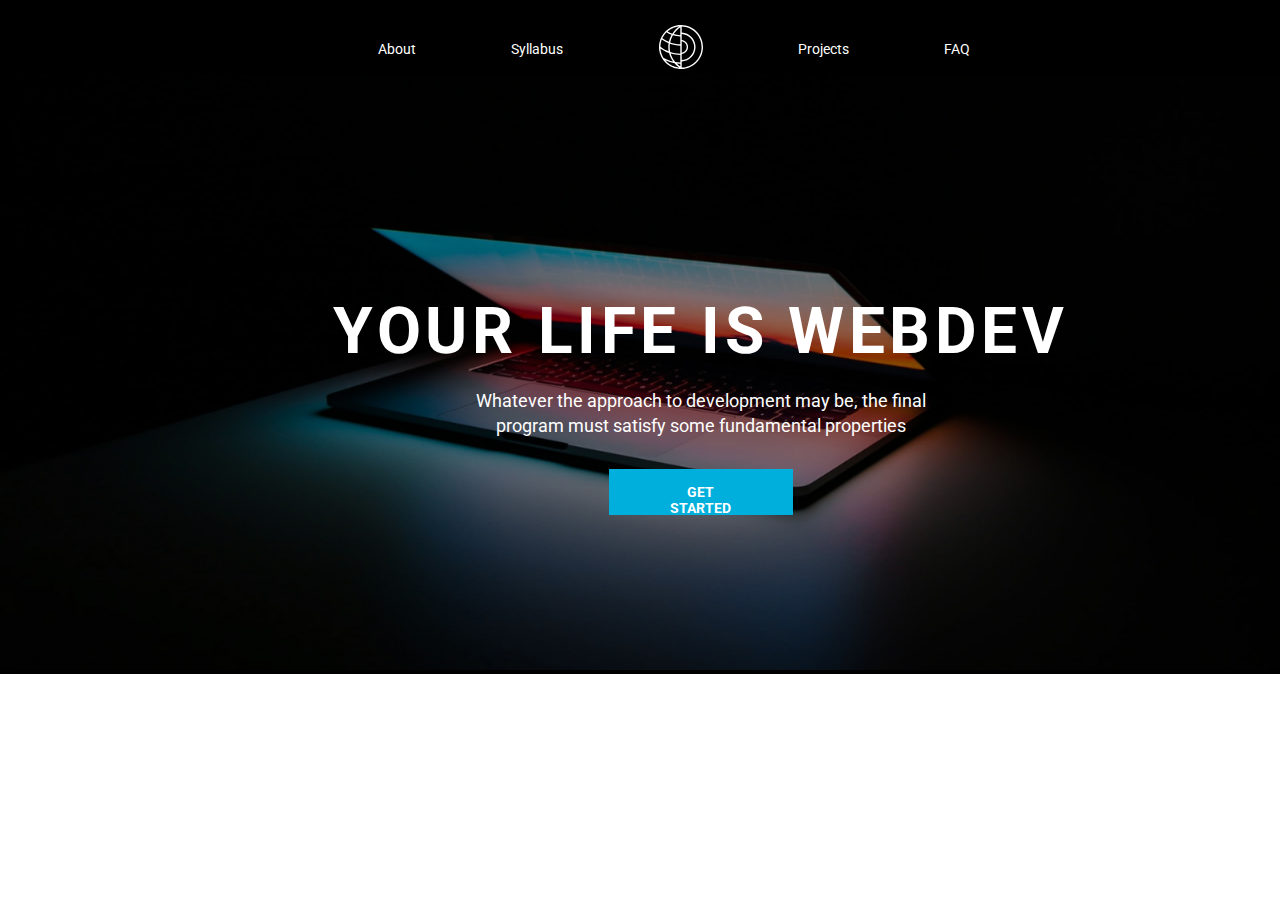
==== webDev/index.html @ c3107c64 "feat: finish header and working on section__socials part" ====
<!DOCTYPE html>
<html lang="en">

<head>
    <meta charset="UTF-8">
    <meta name="viewport" content="width=device-width, initial-scale=1.0">
    <link rel="preconnect" href="https://fonts.googleapis.com">
    <link rel="preconnect" href="https://fonts.gstatic.com" crossorigin>
    <link href="https://fonts.googleapis.com/css2?family=Roboto:wght@400;700&display=swap" rel="stylesheet">
    <link rel="shortcut icon" href="#!" type="image/x-icon">
    <link rel="stylesheet" href="./assets/scss/style.css">
    <title>webDev</title>
</head>

<body>
    <header class="header">
        <div class="header-wrap wrapper">
            <div class="header__links">
                <nav class="header__nav">
                    <ul class="header-list">
                        <li class="header__item">
                            <a href="#!" class="header__link">
                                About
                            </a>
                        </li>
                        <li class="header__item">
                            <a href="#!" class="header__link">
                                Syllabus
                            </a>
                        </li>
                        <li class="header__item">
                            <a href="#!" class="header__link">
                                <svg width="44" height="44" viewBox="0 0 44 44" fill="none"
                                    xmlns="http://www.w3.org/2000/svg">
                                    <path
                                        d="M22.1556 0.000771469L21.9974 0C21.2417 0 20.493 0.0393656 19.7566 0.114239C19.4147 0.148974 19.0758 0.193745 18.74 0.243918C18.7184 0.246234 18.6953 0.248549 18.6736 0.252409C9.63014 1.62947 2.38283 8.53482 0.487836 17.4008C0.483977 17.4193 0.478575 17.4371 0.475487 17.4548C0.414507 17.7443 0.362019 18.0368 0.311846 18.3301C0.299495 18.4042 0.284057 18.4776 0.272479 18.5532C0.233112 18.7995 0.202237 19.0488 0.172133 19.2981C0.156695 19.4208 0.138169 19.542 0.125047 19.6655C0.10189 19.8801 0.0872247 20.0978 0.0710149 20.3139C0.0586646 20.4722 0.043998 20.6296 0.0347353 20.7879C0.0231569 20.9855 0.0208415 21.1846 0.0154382 21.3822C0.0115788 21.5366 0.00154379 21.6902 0 21.8453C0 21.87 0.00154441 21.8947 0.00154441 21.921C0.00154441 21.9472 0 21.9743 0 22.0013C0 22.0707 0.00694721 22.1379 0.00771911 22.2074C0.0108067 22.5972 0.0239299 22.9847 0.0486305 23.3698C0.0571214 23.5011 0.0648402 23.6323 0.0756467 23.7627C0.10961 24.1888 0.153608 24.6134 0.212272 25.0325C0.216903 25.0695 0.219991 25.1074 0.225394 25.1452C0.291777 25.6083 0.376684 26.0653 0.470855 26.5192C0.492468 26.6203 0.516396 26.7199 0.538781 26.8202C0.62369 27.2015 0.719405 27.579 0.825154 27.9533C0.846767 28.0321 0.866836 28.11 0.889221 28.1872C1.02353 28.6419 1.16865 29.0896 1.32997 29.5303C1.33769 29.5512 1.34618 29.5712 1.35313 29.5921C1.50751 30.0104 1.67655 30.4211 1.85486 30.8271C1.88419 30.8943 1.91352 30.9622 1.9444 31.0286C2.33266 31.8877 2.77341 32.7182 3.26511 33.5156C3.27514 33.5318 3.28286 33.548 3.29213 33.5642C3.29135 33.5882 3.2983 33.6129 3.29676 33.6383C3.32377 33.6792 3.35156 33.7186 3.37549 33.7618C3.39865 33.7765 3.42335 33.7888 3.4465 33.8027C4.17749 34.9475 5.01113 36.0212 5.93509 37.0092C5.94126 37.0161 5.94744 37.0223 5.95361 37.0285C6.87217 38.0096 7.88026 38.9088 8.96477 39.7093C8.98098 39.7216 8.99642 39.7317 9.01262 39.744C9.34608 39.9879 9.68726 40.2234 10.0346 40.4503C10.0748 40.4758 10.1133 40.5012 10.1527 40.5267C10.8968 41.0037 11.6695 41.4406 12.4707 41.8273C12.4861 41.8351 12.5008 41.8412 12.5162 41.8482C12.8806 42.0234 13.2503 42.1863 13.6255 42.3414C13.7096 42.3762 13.7945 42.4094 13.8779 42.4433C14.2052 42.5738 14.5371 42.6957 14.8713 42.8115C14.9516 42.8401 15.0318 42.8694 15.1137 42.8956C15.9296 43.1658 16.7663 43.3881 17.62 43.561C17.7304 43.5834 17.8408 43.6027 17.9519 43.6228C18.2692 43.6814 18.588 43.7347 18.9106 43.7802C19.0403 43.798 19.17 43.8173 19.3004 43.8327C19.6447 43.8752 19.9913 43.9084 20.3394 43.9346C20.4305 43.9416 20.5208 43.9516 20.6119 43.957C21.0202 43.9825 21.4316 43.9995 21.8453 44.0025L22.0036 44.0033C34.0467 44.0033 43.9138 34.2041 43.9995 22.1587C44.0844 10.0253 34.2859 0.0872235 22.1556 0.000771469ZM20.0654 42.4997C19.7612 42.4711 19.4594 42.4348 19.1592 42.3931C19.119 42.3877 19.0797 42.3823 19.0403 42.3769C18.7393 42.3337 18.4413 42.2828 18.1449 42.2272C18.1078 42.2195 18.07 42.2133 18.0322 42.2063C17.735 42.1477 17.4402 42.0828 17.1476 42.0111C17.1129 42.0026 17.0774 41.9948 17.0411 41.9864C16.747 41.913 16.4568 41.8343 16.1673 41.7478C16.1357 41.7378 16.1025 41.7293 16.0708 41.7201C15.7806 41.6321 15.4934 41.5387 15.2078 41.4383C15.1785 41.4275 15.1484 41.4182 15.1191 41.4074C14.8327 41.3048 14.5494 41.1975 14.2684 41.0832C14.2422 41.0717 14.216 41.0616 14.1889 41.0508C13.9064 40.935 13.627 40.8115 13.3514 40.6834C13.3283 40.6726 13.3036 40.6626 13.2804 40.651C13.0025 40.5205 12.7277 40.3839 12.4576 40.2419C12.4375 40.2311 12.4167 40.221 12.3974 40.211C12.1241 40.0659 11.8555 39.9154 11.59 39.7594C11.573 39.7486 11.5545 39.7394 11.5367 39.7278C11.2704 39.5703 11.008 39.4067 10.7494 39.2369C10.7332 39.2261 10.7177 39.2176 10.7015 39.2068C10.4429 39.0354 10.1867 38.8586 9.93504 38.6757C9.92192 38.6657 9.90879 38.6572 9.89567 38.6471C9.64326 38.4634 9.39626 38.2736 9.15234 38.079C9.13922 38.069 9.12841 38.0597 9.11606 38.0505C8.87291 37.8544 8.63363 37.6529 8.39974 37.4469C8.38739 37.436 8.37658 37.4276 8.36501 37.4167C8.13189 37.2099 7.90264 36.9984 7.67957 36.7815C7.66722 36.7699 7.65641 36.7599 7.64406 36.7483C7.42252 36.5322 7.20485 36.3099 6.99181 36.0837C6.97946 36.0713 6.96865 36.0582 6.95553 36.0459C6.74635 35.8205 6.54025 35.5905 6.33956 35.3558C6.33261 35.3473 6.32566 35.3396 6.31949 35.3319C9.18476 36.6973 12.2739 37.7008 15.5212 38.2789C16.8558 39.8088 18.3834 41.2268 20.1032 42.5028C20.0908 42.502 20.0785 42.5012 20.0654 42.4997ZM4.40983 32.6951C4.0069 32.0351 3.63948 31.3504 3.31219 30.6442C3.2929 30.6032 3.27514 30.5616 3.25662 30.5199C3.11382 30.2088 2.98028 29.8923 2.85292 29.5712C2.82822 29.5087 2.80429 29.4446 2.77882 29.3813C2.65686 29.0633 2.54107 28.7422 2.43532 28.4165C2.42066 28.3709 2.40522 28.3262 2.38978 28.2799C1.89654 26.7392 1.57775 25.1197 1.46197 23.4455C1.46119 23.4385 1.46119 23.4316 1.46042 23.4254C4.04781 25.3088 6.93006 26.8488 10.0315 27.9665C10.8181 31.0409 12.2083 33.9448 14.1449 36.5692C10.6714 35.7796 7.40863 34.4766 4.44765 32.7561C4.4353 32.7344 4.42295 32.7151 4.40983 32.6951ZM1.81086 17.9542C1.85872 17.718 1.91198 17.4841 1.96678 17.251C1.98685 17.1684 2.00538 17.0843 2.02545 17.0025C2.07639 16.801 2.13197 16.6011 2.18755 16.4027C2.22074 16.2877 2.25316 16.1727 2.28866 16.0585C2.34038 15.884 2.39596 15.7119 2.4523 15.5398C2.50016 15.397 2.54956 15.2549 2.59974 15.1129C2.65145 14.967 2.70471 14.8219 2.75952 14.6775C2.77727 14.6289 2.79888 14.5818 2.81664 14.534C4.883 16.0322 7.15005 17.2943 9.57379 18.2792C9.38313 19.5011 9.2743 20.7423 9.2743 22.0013C9.2743 23.4679 9.41633 24.9129 9.67491 26.3293C6.66607 25.1521 3.88571 23.5597 1.41411 21.6277C1.43572 20.3973 1.56772 19.1947 1.79697 18.026C1.8016 18.0021 1.80546 17.9782 1.81086 17.9542ZM3.45268 13.0712C3.65106 12.6614 3.86719 12.26 4.09103 11.8655C4.18057 11.7073 4.27089 11.5498 4.36506 11.3947C4.58505 11.0304 4.81584 10.6737 5.05667 10.3248C5.174 10.1543 5.29673 9.98675 5.41946 9.8208C5.66184 9.4912 5.91116 9.167 6.17283 8.85362C6.31023 8.68843 6.45226 8.53019 6.59428 8.37041C6.80347 8.13421 7.01728 7.90419 7.2365 7.67879C7.33762 7.57459 7.43642 7.46961 7.53908 7.36849C9.09367 8.36809 10.7702 9.211 12.5409 9.87483C11.2766 12.0701 10.3696 14.4213 9.83546 16.8697C7.51824 15.9033 5.35462 14.6714 3.38707 13.214C3.41022 13.1662 3.42952 13.1176 3.45268 13.0712ZM8.83432 6.19213C9.09985 5.97136 9.36924 5.75523 9.64712 5.54682C9.80613 5.42641 9.96977 5.3114 10.1326 5.19561C10.3704 5.02734 10.6097 4.8637 10.8551 4.70469C10.9979 4.61283 11.1407 4.51943 11.2858 4.43067C11.6332 4.2184 11.9852 4.01539 12.3457 3.82319C12.4699 3.7568 12.5973 3.69428 12.7223 3.63021C13.0481 3.46503 13.3777 3.30756 13.7127 3.15936C13.7991 3.12076 13.8848 3.07908 13.972 3.0428C14.3912 2.8645 14.818 2.7024 15.2503 2.55111C15.3421 2.51869 15.4348 2.48781 15.5282 2.45693C16.4606 2.14741 17.4216 1.89963 18.4081 1.72595C18.4537 1.71823 18.4984 1.70974 18.5447 1.70202C19.0588 1.6148 19.5791 1.54379 20.1047 1.49593C17.3352 3.55225 15.045 5.97059 13.2959 8.64675C11.6425 8.04853 10.0786 7.28435 8.6205 6.37738C8.69229 6.31563 8.76253 6.25311 8.83432 6.19213ZM22.7292 16.3688C25.5188 16.7292 27.6824 19.1144 27.6824 21.9997C27.6824 24.8851 25.5188 27.2702 22.7292 27.6307V16.3688ZM16.2522 36.976C14.1156 34.428 12.5618 31.5619 11.644 28.5052C14.6953 29.4392 17.9365 29.9657 21.2981 30.0313V37.4345C19.5814 37.4005 17.8963 37.2462 16.2522 36.976ZM21.2981 38.8393V41.6243C20.0067 40.6942 18.8211 39.6838 17.7474 38.6031C18.9145 38.7382 20.0986 38.817 21.2981 38.8393ZM11.2226 26.8897C10.8698 25.2973 10.6791 23.6639 10.6791 22.0005C10.6791 20.916 10.7617 19.8446 10.9138 18.7887C14.1565 19.9419 17.6517 20.6018 21.2981 20.6775V28.6272C17.7713 28.5554 14.385 27.9487 11.2226 26.8897ZM11.1585 17.3846C11.6733 14.913 12.6027 12.5479 13.9041 10.3465C16.2391 11.079 18.7223 11.5012 21.2981 11.5676V19.2726C17.7319 19.1962 14.3186 18.5347 11.1585 17.3846ZM14.6845 9.11143C16.3912 6.58425 18.6157 4.30485 21.2973 2.37357V10.1504C19.0009 10.0879 16.781 9.73512 14.6845 9.11143ZM22.7292 29.0487C26.2953 28.6828 29.0865 25.6608 29.0865 21.9997C29.0865 18.3386 26.2953 15.3167 22.7292 14.9508V8.88835C29.6415 9.27044 35.1528 14.994 35.1528 22.0005C35.1528 29.0062 29.6415 34.7298 22.7292 35.1119V29.0487ZM22.7292 42.5769V36.5129C30.4157 36.1292 36.5569 29.7796 36.5569 22.0005C36.5569 14.2198 30.4157 7.86945 22.7292 7.48582V1.42337C33.8136 1.81318 42.6733 10.9848 42.5946 22.1456C42.5166 33.1775 33.6715 42.1917 22.7292 42.5769Z"
                                        fill="white" />
                                </svg>
                            </a>
                        </li>
                        <li class="header__item">
                            <a href="#!" class="header__link">
                                Projects
                            </a>
                        </li>
                        <li class="header__item">
                            <a href="#!" class="header__link">
                                FAQ
                            </a>
                        </li>
                    </ul>
                </nav>
            </div>
        </div>
    </header>
    <main class="main">
        <section class="socials">
            <div class="socials-wrap wrapper">
                <img src="./assets/img/bg-image.jpg" alt="laptop" class="social__img-background">
            </div>
            <div class="social__container-text">
                <h1 class="social__title">
                    your life is WebDev
                </h1>
                <p class="social__text">
                    Whatever the approach to development may be, the final program must satisfy some fundamental
                    properties
                </p>
                <button type="submit" class="social__btn btn">
                    get started
                </button>
            </div>
            <div class="social__socials-web">

            </div>
        </section>
    </main>
</body>

</html>
---- webDev/assets/scss/style.css ----
/*! normalize.css v8.0.1 | MIT License | github.com/necolas/normalize.css */
/* Document
   ========================================================================== */
/**
 * 1. Correct the line height in all browsers.
 * 2. Prevent adjustments of font size after orientation changes in iOS.
 */
html {
  line-height: 1.15;
  /* 1 */
  -webkit-text-size-adjust: 100%;
  /* 2 */
}

/* Sections
     ========================================================================== */
/**
   * Remove the margin in all browsers.
   */
body {
  margin: 0;
}

/**
   * Render the `main` element consistently in IE.
   */
main {
  display: block;
}

/**
   * Correct the font size and margin on `h1` elements within `section` and
   * `article` contexts in Chrome, Firefox, and Safari.
   */
h1 {
  font-size: 2em;
  margin: 0.67em 0;
}

/* Grouping content
     ========================================================================== */
/**
   * 1. Add the correct box sizing in Firefox.
   * 2. Show the overflow in Edge and IE.
   */
hr {
  box-sizing: content-box;
  /* 1 */
  height: 0;
  /* 1 */
  overflow: visible;
  /* 2 */
}

/**
   * 1. Correct the inheritance and scaling of font size in all browsers.
   * 2. Correct the odd `em` font sizing in all browsers.
   */
pre {
  font-family: monospace, monospace;
  /* 1 */
  font-size: 1em;
  /* 2 */
}

/* Text-level semantics
     ========================================================================== */
/**
   * Remove the gray background on active links in IE 10.
   */
a {
  background-color: transparent;
}

/**
   * 1. Remove the bottom border in Chrome 57-
   * 2. Add the correct text decoration in Chrome, Edge, IE, Opera, and Safari.
   */
abbr[title] {
  border-bottom: none;
  /* 1 */
  text-decoration: underline;
  /* 2 */
  -webkit-text-decoration: underline dotted;
          text-decoration: underline dotted;
  /* 2 */
}

/**
   * Add the correct font weight in Chrome, Edge, and Safari.
   */
b,
strong {
  font-weight: bolder;
}

/**
   * 1. Correct the inheritance and scaling of font size in all browsers.
   * 2. Correct the odd `em` font sizing in all browsers.
   */
code,
kbd,
samp {
  font-family: monospace, monospace;
  /* 1 */
  font-size: 1em;
  /* 2 */
}

/**
   * Add the correct font size in all browsers.
   */
small {
  font-size: 80%;
}

/**
   * Prevent `sub` and `sup` elements from affecting the line height in
   * all browsers.
   */
sub,
sup {
  font-size: 75%;
  line-height: 0;
  position: relative;
  vertical-align: baseline;
}

sub {
  bottom: -0.25em;
}

sup {
  top: -0.5em;
}

/* Embedded content
     ========================================================================== */
/**
   * Remove the border on images inside links in IE 10.
   */
img {
  border-style: none;
}

/* Forms
     ========================================================================== */
/**
   * 1. Change the font styles in all browsers.
   * 2. Remove the margin in Firefox and Safari.
   */
button,
input,
optgroup,
select,
textarea {
  font-family: inherit;
  /* 1 */
  font-size: 100%;
  /* 1 */
  line-height: 1.15;
  /* 1 */
  margin: 0;
  /* 2 */
}

/**
   * Show the overflow in IE.
   * 1. Show the overflow in Edge.
   */
button,
input {
  /* 1 */
  overflow: visible;
}

/**
   * Remove the inheritance of text transform in Edge, Firefox, and IE.
   * 1. Remove the inheritance of text transform in Firefox.
   */
button,
select {
  /* 1 */
  text-transform: none;
}

/**
   * Correct the inability to style clickable types in iOS and Safari.
   */
button,
[type=button],
[type=reset],
[type=submit] {
  -webkit-appearance: button;
}

/**
   * Remove the inner border and padding in Firefox.
   */
button::-moz-focus-inner,
[type=button]::-moz-focus-inner,
[type=reset]::-moz-focus-inner,
[type=submit]::-moz-focus-inner {
  border-style: none;
  padding: 0;
}

/**
   * Restore the focus styles unset by the previous rule.
   */
button:-moz-focusring,
[type=button]:-moz-focusring,
[type=reset]:-moz-focusring,
[type=submit]:-moz-focusring {
  outline: 1px dotted ButtonText;
}

/**
   * Correct the padding in Firefox.
   */
fieldset {
  padding: 0.35em 0.75em 0.625em;
}

/**
   * 1. Correct the text wrapping in Edge and IE.
   * 2. Correct the color inheritance from `fieldset` elements in IE.
   * 3. Remove the padding so developers are not caught out when they zero out
   *    `fieldset` elements in all browsers.
   */
legend {
  box-sizing: border-box;
  /* 1 */
  color: inherit;
  /* 2 */
  display: table;
  /* 1 */
  max-width: 100%;
  /* 1 */
  padding: 0;
  /* 3 */
  white-space: normal;
  /* 1 */
}

/**
   * Add the correct vertical alignment in Chrome, Firefox, and Opera.
   */
progress {
  vertical-align: baseline;
}

/**
   * Remove the default vertical scrollbar in IE 10+.
   */
textarea {
  overflow: auto;
}

/**
   * 1. Add the correct box sizing in IE 10.
   * 2. Remove the padding in IE 10.
   */
[type=checkbox],
[type=radio] {
  box-sizing: border-box;
  /* 1 */
  padding: 0;
  /* 2 */
}

/**
   * Correct the cursor style of increment and decrement buttons in Chrome.
   */
[type=number]::-webkit-inner-spin-button,
[type=number]::-webkit-outer-spin-button {
  height: auto;
}

/**
   * 1. Correct the odd appearance in Chrome and Safari.
   * 2. Correct the outline style in Safari.
   */
[type=search] {
  -webkit-appearance: textfield;
  /* 1 */
  outline-offset: -2px;
  /* 2 */
}

/**
   * Remove the inner padding in Chrome and Safari on macOS.
   */
[type=search]::-webkit-search-decoration {
  -webkit-appearance: none;
}

/**
   * 1. Correct the inability to style clickable types in iOS and Safari.
   * 2. Change font properties to `inherit` in Safari.
   */
::-webkit-file-upload-button {
  -webkit-appearance: button;
  /* 1 */
  font: inherit;
  /* 2 */
}

/* Interactive
     ========================================================================== */
/*
   * Add the correct display in Edge, IE 10+, and Firefox.
   */
details {
  display: block;
}

/*
   * Add the correct display in all browsers.
   */
summary {
  display: list-item;
}

/* Misc
     ========================================================================== */
/**
   * Add the correct display in IE 10+.
   */
template {
  display: none;
}

/**
   * Add the correct display in IE 10.
   */
[hidden] {
  display: none;
}

.wrapper {
  max-width: 1600px;
}

.btn {
  padding: 15px 47px;
  width: 184px;
  height: 46px;
  font-weight: 700;
  font-size: 14px;
  text-transform: uppercase;
  text-align: center;
  background: #00afdb;
  border: none;
  color: #fff;
  transition: 0.4s all;
}
.btn:hover {
  cursor: pointer;
  background: #009cc2;
}

.header {
  background: #000;
}
.header .header-wrap .header__links .header__nav {
  padding-top: 25px;
}
.header .header-wrap .header__links .header__nav .header-list {
  padding: 0px 20px 0 88px;
  width: 70rem;
  display: flex;
  flex-wrap: wrap;
  justify-content: space-between;
  align-items: center;
  margin: 0 auto;
}
.header .header-wrap .header__links .header__nav .header-list .header__item .header__link {
  color: #fff;
  font-weight: 400;
  font-size: 1.4rem;
  line-height: 140%;
  transition: 0.7s all;
  padding: 0 0 2px 0;
}
.header .header-wrap .header__links .header__nav .header-list .header__item .header__link:hover {
  border-bottom: 1px solid #fff;
}

.main .socials {
  background: #000;
  position: relative;
}
.main .socials .socials-wrap {
  margin: 0 auto;
}
.main .socials .social__container-text {
  position: absolute;
  top: 220px;
  left: 21%;
}
.main .socials .social__container-text .social__title {
  font-weight: 700;
  font-size: 64px;
  letter-spacing: 0.07em;
  text-transform: uppercase;
  text-align: center;
  color: #fff;
}
.main .socials .social__text {
  font-weight: 400;
  font-size: 18px;
  line-height: 140%;
  margin: 20px auto 30px;
  color: #fff;
  width: 60%;
  text-align: center;
}
.main .socials .social__btn {
  display: block;
  margin: 0 auto;
}

html {
  box-sizing: border-box;
  scroll-behavior: smooth;
  font-size: 10px;
}

.no-scroll {
  overflow: hidden;
}

*,
*::before,
*::after {
  box-sizing: inherit;
}

body {
  font-family: "Roboto", sans-serif;
  font-size: 1.6rem;
  font-weight: 700;
}

h1 {
  margin: 0;
  padding: 0;
}

li {
  text-decoration: none;
  list-style-type: none;
}

a {
  text-decoration: none;
}

img {
  max-width: 100%;
  height: auto;
}/*# sourceMappingURL=style.css.map */
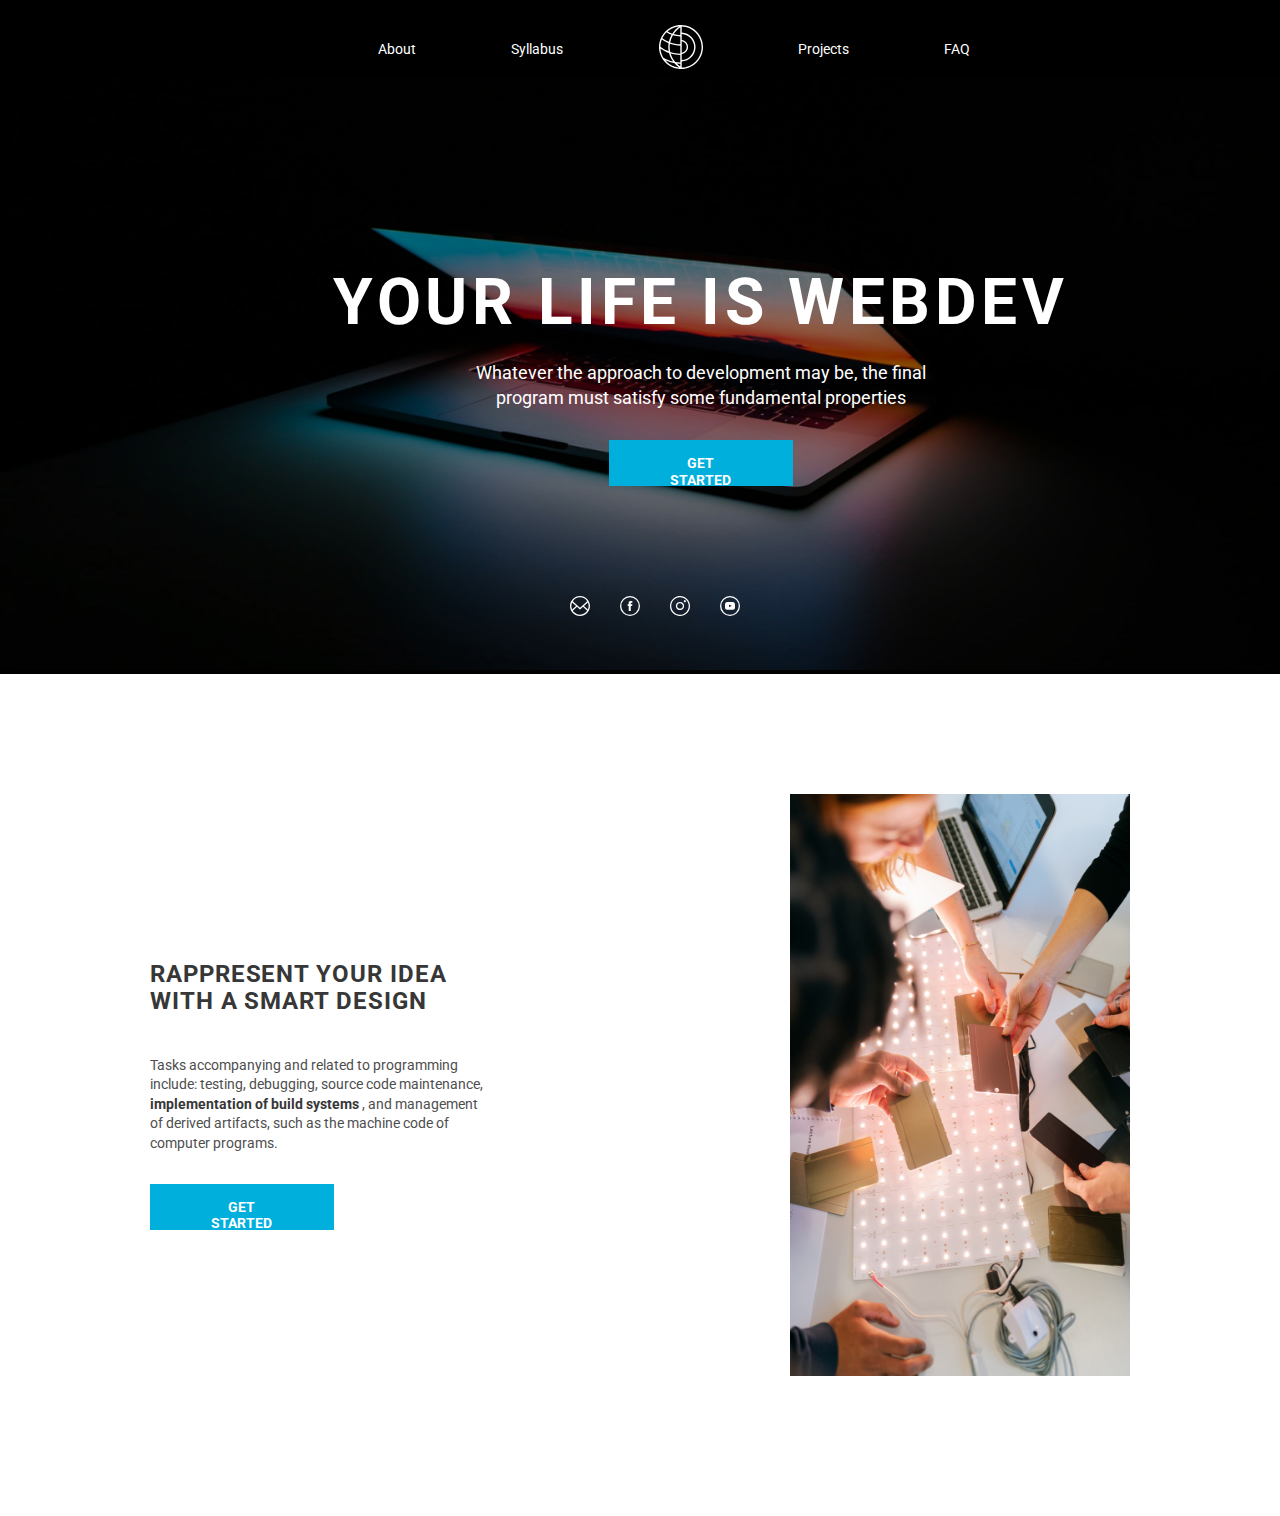
==== commit 42c7ff81: "feat: finished section rappresent" ====
--- a/webDev/index.html
+++ b/webDev/index.html
@@ -57,21 +57,73 @@
         <section class="socials">
             <div class="socials-wrap wrapper">
                 <img src="./assets/img/bg-image.jpg" alt="laptop" class="social__img-background">
+                <div class="social__container-text">
+                    <h1 class="social__title">
+                        your life is WebDev
+                    </h1>
+                    <p class="social__text">
+                        Whatever the approach to development may be, the final program must satisfy some fundamental
+                        properties
+                    </p>
+                    <button type="submit" class="social__btn btn">
+                        get started
+                    </button>
+                </div>
+                <div class="social__socials-web">
+                    <div class="social-web mail">
+                        <svg width="20" height="20" viewBox="0 0 20 20" fill="none" xmlns="http://www.w3.org/2000/svg">
+                            <path
+                                d="M9.99781 0C4.51913 0 0.035774 4.45778 0.000227016 9.93778C-0.0175465 12.6089 1.00887 15.1289 2.88397 17.0267C4.75908 18.9289 7.26514 19.9822 9.9356 20C9.9356 20 9.99781 20 10.0023 20C15.4809 20 19.9643 15.5422 19.9998 10.0622C20.0309 4.55111 15.5742 0.0355556 9.99781 0ZM17.8537 13.6089L13.8858 10L17.8581 6.39111C18.3736 7.50667 18.6579 8.74667 18.6491 10.0533C18.6402 11.32 18.3558 12.5244 17.8537 13.6089ZM10.0511 1.34667C13.0415 1.36444 15.672 2.90667 17.2138 5.23111L9.99781 11.7911L7.50064 9.52L2.79066 5.24C4.3414 2.89778 7.01187 1.34667 10.0511 1.34667ZM2.14193 6.39111L6.10986 10L2.13304 13.6133C1.60873 12.48 1.33768 11.2311 1.34657 9.94667C1.35546 8.68 1.63983 7.47556 2.14193 6.39111ZM9.99781 18.6533H9.94005C7.62949 18.64 5.46557 17.7244 3.8393 16.08C3.4394 15.6756 3.08393 15.2356 2.77289 14.7689L7.06519 10.8711L9.56236 13.1378C9.68678 13.2489 9.84229 13.3067 9.99781 13.3067C10.1533 13.3067 10.3088 13.2489 10.4333 13.1378L12.9304 10.8711L17.2138 14.7644C15.6587 17.1022 13.0015 18.6533 9.99781 18.6533Z"
+                                fill="white" />
+                        </svg>
+                    </div>
+                    <div class="social-web facebook">
+                        <svg width="20" height="20" viewBox="0 0 20 20" fill="none" xmlns="http://www.w3.org/2000/svg">
+                            <path
+                                d="M8.6955 6.937V8.314H7.6875V9.997H8.6955V15H10.7675V9.997H12.1575C12.1575 9.997 12.2885 9.19 12.3515 8.307H10.7755V7.157C10.7755 6.984 11.0015 6.753 11.2255 6.753H12.3535V5H10.8185C8.6445 5 8.6955 6.685 8.6955 6.937Z"
+                                fill="white" />
+                            <circle cx="10" cy="10" r="9.35" stroke="white" stroke-width="1.3" />
+                        </svg>
+                    </div>
+                    <div class="social-web instagram">
+                        <svg width="20" height="20" viewBox="0 0 20 20" fill="none" xmlns="http://www.w3.org/2000/svg">
+                            <path
+                                d="M15.5787 4.42128C15.7785 4.62103 15.8907 4.89196 15.8907 5.17447C15.8907 5.45697 15.7785 5.7279 15.5787 5.92766C15.379 6.12742 15.108 6.23964 14.8255 6.23964C14.543 6.23964 14.2721 6.12742 14.0723 5.92766C14.0248 5.87675 13.9808 5.82273 13.9404 5.76596C13.9011 5.70726 13.8683 5.64448 13.8426 5.57872C13.8163 5.51559 13.7963 5.45003 13.783 5.38298C13.7767 5.31361 13.7767 5.24383 13.783 5.17447C13.7848 4.89258 13.8962 4.62246 14.0936 4.42128C14.1436 4.37274 14.1977 4.3286 14.2553 4.28936C14.3711 4.21159 14.5013 4.15804 14.6383 4.13191C14.8068 4.10123 14.9801 4.1115 15.1438 4.16185C15.3075 4.21221 15.4566 4.30119 15.5787 4.42128ZM14.1149 10C14.1149 10.8138 13.8736 11.6094 13.4214 12.2861C12.9693 12.9628 12.3266 13.4902 11.5747 13.8017C10.8228 14.1131 9.99544 14.1946 9.19723 14.0358C8.39902 13.877 7.66581 13.4851 7.09033 12.9097C6.51486 12.3342 6.12295 11.601 5.96418 10.8028C5.8054 10.0046 5.88689 9.17719 6.19834 8.4253C6.50978 7.6734 7.0372 7.03074 7.71389 6.57859C8.39058 6.12644 9.18615 5.8851 10 5.8851C11.091 5.88623 12.137 6.32013 12.9084 7.09157C13.6799 7.86302 14.1138 8.90901 14.1149 10ZM12.8383 10C12.8383 9.43863 12.6718 8.88988 12.36 8.42312C12.0481 7.95637 11.6048 7.59258 11.0862 7.37775C10.5675 7.16293 9.99685 7.10672 9.44628 7.21624C8.8957 7.32575 8.38997 7.59608 7.99302 7.99302C7.59608 8.38996 7.32576 8.8957 7.21624 9.44627C7.10673 9.99685 7.16293 10.5675 7.37776 11.0862C7.59258 11.6048 7.95637 12.0481 8.42313 12.36C8.88988 12.6718 9.43864 12.8383 10 12.8383C10.7528 12.8383 11.4747 12.5393 12.007 12.007C12.5393 11.4747 12.8383 10.7528 12.8383 10ZM20 10C20 11.9778 19.4135 13.9112 18.3147 15.5557C17.2159 17.2002 15.6541 18.4819 13.8268 19.2388C11.9996 19.9957 9.98891 20.1937 8.0491 19.8078C6.10929 19.422 4.32746 18.4696 2.92894 17.0711C1.53041 15.6725 0.578004 13.8907 0.192152 11.9509C-0.1937 10.0111 0.00433284 8.00042 0.761209 6.17316C1.51809 4.3459 2.79981 2.78412 4.4443 1.6853C6.08879 0.58649 8.02219 0 10 0C12.6515 0.0022537 15.1937 1.05655 17.0686 2.93142C18.9435 4.8063 19.9977 7.34852 20 10ZM18.7234 10C18.7234 8.27467 18.2118 6.58809 17.2532 5.15353C16.2947 3.71898 14.9323 2.60088 13.3383 1.94062C11.7443 1.28037 9.99032 1.10762 8.29815 1.44421C6.60598 1.78081 5.05161 2.61163 3.83162 3.83162C2.61164 5.05161 1.78081 6.60597 1.44422 8.29815C1.10762 9.99032 1.28038 11.7443 1.94063 13.3383C2.60088 14.9323 3.71898 16.2947 5.15354 17.2532C6.5881 18.2118 8.27468 18.7234 10 18.7234C12.3126 18.72 14.5294 17.7999 16.1646 16.1646C17.7999 14.5294 18.72 12.3126 18.7234 10Z"
+                                fill="white" />
+                        </svg>
+                    </div>
+                    <div class="social-web youtub">
+                        <svg width="20" height="20" viewBox="0 0 20 20" fill="none" xmlns="http://www.w3.org/2000/svg">
+                            <circle cx="10" cy="10" r="9.35" stroke="white" stroke-width="1.3" />
+                            <path
+                                d="M11.603 9.733L9.357 8.685C9.161 8.594 9 8.696 9 8.913V10.887C9 11.104 9.161 11.206 9.357 11.115L11.602 10.067C11.799 9.975 11.799 9.825 11.603 9.733ZM10 13.8C5.086 13.8 5 13.357 5 9.9C5 6.443 5.086 6 10 6C14.914 6 15 6.443 15 9.9C15 13.357 14.914 13.8 10 13.8Z"
+                                fill="white" />
+                        </svg>
+                    </div>
+                </div>
             </div>
-            <div class="social__container-text">
-                <h1 class="social__title">
-                    your life is WebDev
-                </h1>
-                <p class="social__text">
-                    Whatever the approach to development may be, the final program must satisfy some fundamental
-                    properties
-                </p>
-                <button type="submit" class="social__btn btn">
-                    get started
-                </button>
-            </div>
-            <div class="social__socials-web">
 
+        </section>
+        <section class="raprresent">
+            <div class="rappresent-wrap wrapper">
+                <div class="rappresent-container">
+                    <div class="rappresent__text-container">
+                        <h2 class="raprresent__title-h2">
+                            Rappresent your idea with
+                            a smart Design
+                        </h2>
+                        <p class="raprresent__text">
+                            Tasks accompanying and related to programming include: testing, debugging, source code
+                            maintenance, <span class="rappresent__span-text">implementation of build systems</span> ,
+                            and management of derived artifacts, such as
+                            the machine code of computer programs.
+                        </p>
+                        <button type="submit" class="raprresent__btn btn">
+                            get started
+                        </button>
+                    </div>
+                    <img src="./assets/img/content-image-1.png" alt="reserch" class="rappresent__img">
+                </div>
             </div>
         </section>
     </main>
--- a/webDev/assets/scss/style.css
+++ b/webDev/assets/scss/style.css
@@ -394,12 +394,12 @@
 .main .socials .socials-wrap {
   margin: 0 auto;
 }
-.main .socials .social__container-text {
+.main .socials .socials-wrap .social__container-text {
   position: absolute;
-  top: 220px;
+  top: 32%;
   left: 21%;
 }
-.main .socials .social__container-text .social__title {
+.main .socials .socials-wrap .social__container-text .social__title {
   font-weight: 700;
   font-size: 64px;
   letter-spacing: 0.07em;
@@ -407,7 +407,7 @@
   text-align: center;
   color: #fff;
 }
-.main .socials .social__text {
+.main .socials .socials-wrap .social__container-text .social__text {
   font-weight: 400;
   font-size: 18px;
   line-height: 140%;
@@ -416,9 +416,69 @@
   width: 60%;
   text-align: center;
 }
-.main .socials .social__btn {
+.main .socials .socials-wrap .social__container-text .social__btn {
   display: block;
   margin: 0 auto;
+}
+.main .socials .socials-wrap .social__socials-web {
+  width: 17rem;
+  display: flex;
+  flex-wrap: wrap;
+  justify-content: space-between;
+  position: absolute;
+  top: 87%;
+  left: 44.5%;
+}
+.main .socials .socials-wrap .social__socials-web .social-web {
+  width: 20px;
+  height: 20px;
+}
+.main .socials .socials-wrap .social__socials-web .social-web:hover {
+  cursor: pointer;
+}
+.main .socials .socials-wrap .social__socials-web .social-web:hover svg path {
+  fill: #c5c5c5;
+}
+.main .socials .socials-wrap .social__socials-web .social-web:hover svg circle {
+  stroke: #c5c5c5;
+}
+
+.raprresent {
+  background: #fff;
+}
+.raprresent .rappresent-wrap .rappresent-container {
+  display: flex;
+  flex-wrap: wrap;
+  justify-content: space-around;
+  padding: 120px 0 140px;
+}
+.raprresent .rappresent-wrap .rappresent-container .rappresent__text-container {
+  width: 26.6%;
+  display: flex;
+  flex-direction: column;
+  justify-content: center;
+}
+.raprresent .rappresent-wrap .rappresent-container .rappresent__text-container .raprresent__title-h2 {
+  font-weight: 700;
+  font-size: 2.4rem;
+  letter-spacing: 0.04em;
+  text-transform: uppercase;
+  color: #373737;
+}
+.raprresent .rappresent-wrap .rappresent-container .rappresent__text-container .raprresent__text {
+  font-weight: 400;
+  font-size: 14px;
+  line-height: 140%;
+  color: #4e4e4e;
+  margin: 20px 0 30px;
+}
+.raprresent .rappresent-wrap .rappresent-container .rappresent__text-container .raprresent__text .rappresent__span-text {
+  font-weight: 700;
+  color: #373737;
+}
+.raprresent .rappresent-wrap .rappresent-container .rappresent__img {
+  width: 26.6%;
+  height: 582px;
 }
 
 html {
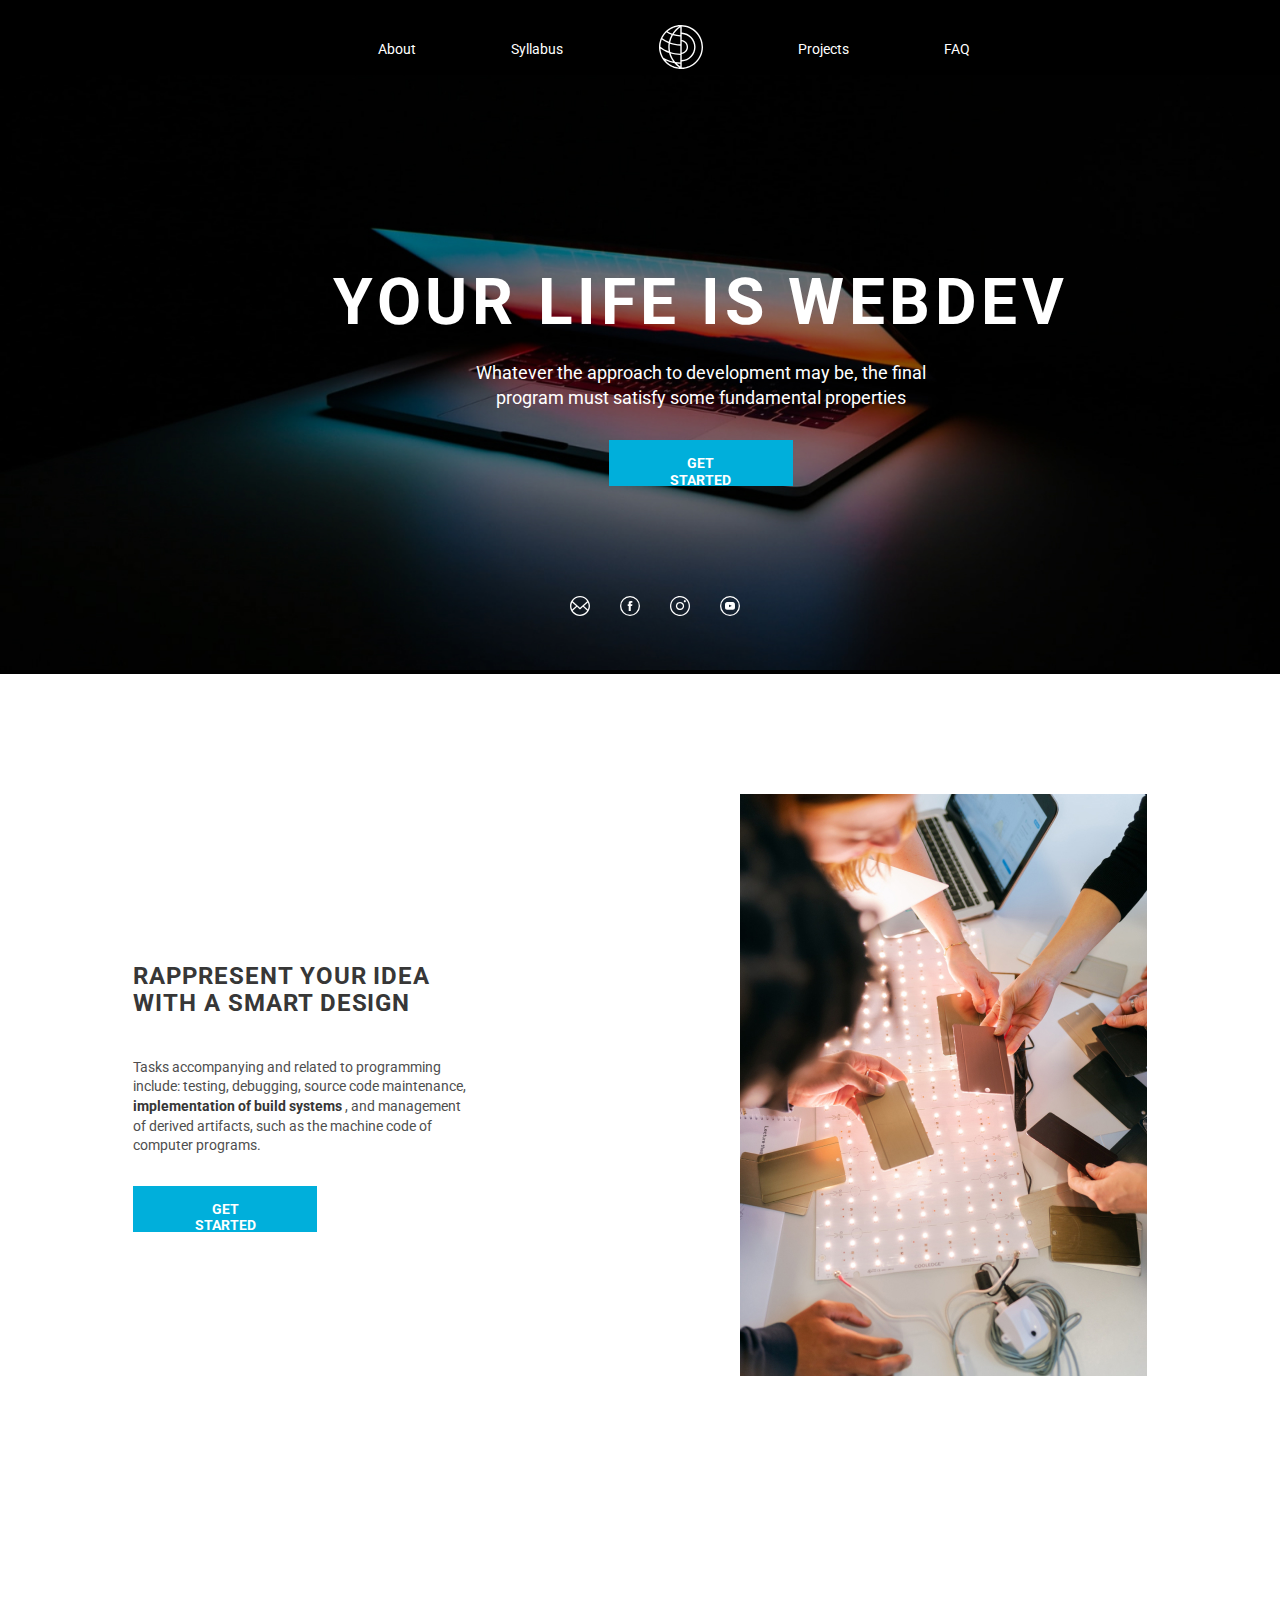
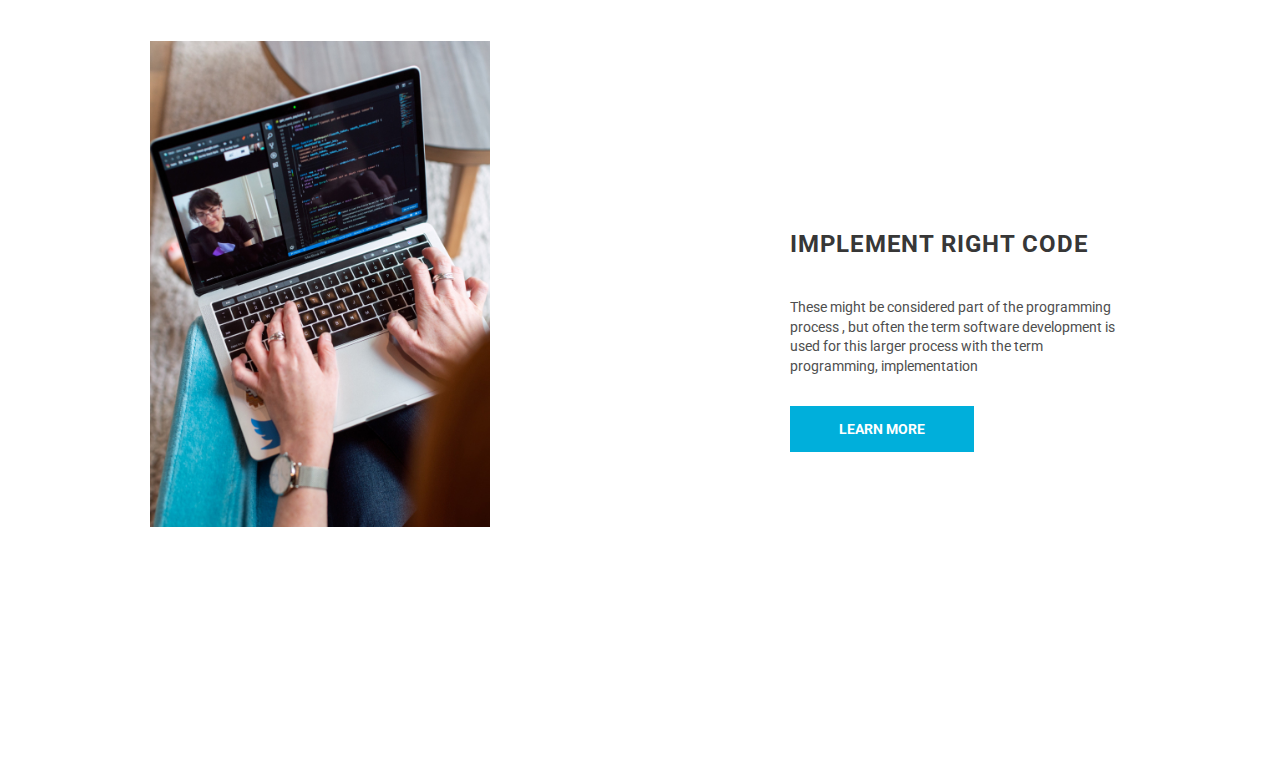
==== commit 58af87c9: "feat: finished section implement" ====
--- a/webDev/index.html
+++ b/webDev/index.html
@@ -122,7 +122,38 @@
                             get started
                         </button>
                     </div>
-                    <img src="./assets/img/content-image-1.png" alt="reserch" class="rappresent__img">
+                    <div class="rappresent__picture">
+                        <img src="./assets/img/content-image-1.png" alt="reserch" class="rappresent__img">
+                    </div>
+                </div>
+            </div>
+        </section>
+        <section class="slider">
+            <div class="slider-wrap wrapper">
+
+            </div>
+        </section>
+        <section class="implement-code">
+            <div class="implement-code-wrap wrapper">
+                <div class="implement-code-container">
+                    <div class="implement-code__picture">
+                        <img src="./assets/img/content-image-2.jpg" alt="implement-ride-code"
+                            class="implement-code__img">
+                    </div>
+                    <div class="implement-code__text-container">
+                        <h2 class="implement-code__title-h2">
+                            Implement right Code
+                        </h2>
+                        <p class="implement-code__text">
+                            These might be considered part of the <span class="implement-code__span-text">programming
+                                process</span>
+                            , but often the term software
+                            development is used for this larger process with the term programming, implementation
+                        </p>
+                        <button type="submit" class="implement-code__btn btn">
+                            Learn more
+                        </button>
+                    </div>
                 </div>
             </div>
         </section>
--- a/webDev/assets/scss/style.css
+++ b/webDev/assets/scss/style.css
@@ -476,9 +476,53 @@
   font-weight: 700;
   color: #373737;
 }
-.raprresent .rappresent-wrap .rappresent-container .rappresent__img {
+.raprresent .rappresent-wrap .rappresent-container .rappresent__text-container .rappresent__picture {
   width: 26.6%;
   height: 582px;
+}
+.raprresent .rappresent-wrap .rappresent-container .rappresent__text-container .rappresent__picture .rappresent__img {
+  width: 100%;
+}
+
+.implement-code {
+  background: #fff;
+}
+.implement-code .implement-code-wrap .implement-code-container {
+  display: flex;
+  flex-wrap: wrap;
+  justify-content: space-around;
+  padding: 120px 0 140px;
+}
+.implement-code .implement-code-wrap .implement-code-container .implement-code__picture {
+  width: 26.6%;
+  height: 582px;
+}
+.implement-code .implement-code-wrap .implement-code-container .implement-code__picture .implement-code__img {
+  width: 100%;
+}
+.implement-code .implement-code-wrap .implement-code-container .implement-code__text-container {
+  width: 26.6%;
+  display: flex;
+  flex-direction: column;
+  justify-content: center;
+}
+.implement-code .implement-code-wrap .implement-code-container .implement-code__text-container .implement-code__title-h2 {
+  font-weight: 700;
+  font-size: 2.4rem;
+  letter-spacing: 0.04em;
+  text-transform: uppercase;
+  color: #373737;
+}
+.implement-code .implement-code-wrap .implement-code-container .implement-code__text-container .implement-code__text {
+  font-weight: 400;
+  font-size: 14px;
+  line-height: 140%;
+  color: #4e4e4e;
+  margin: 20px 0 30px;
+}
+.implement-code .implement-code-wrap .implement-code-container .implement-code__text-container .implement-code__text .implement-code-text {
+  font-weight: 700;
+  color: #373737;
 }
 
 html {
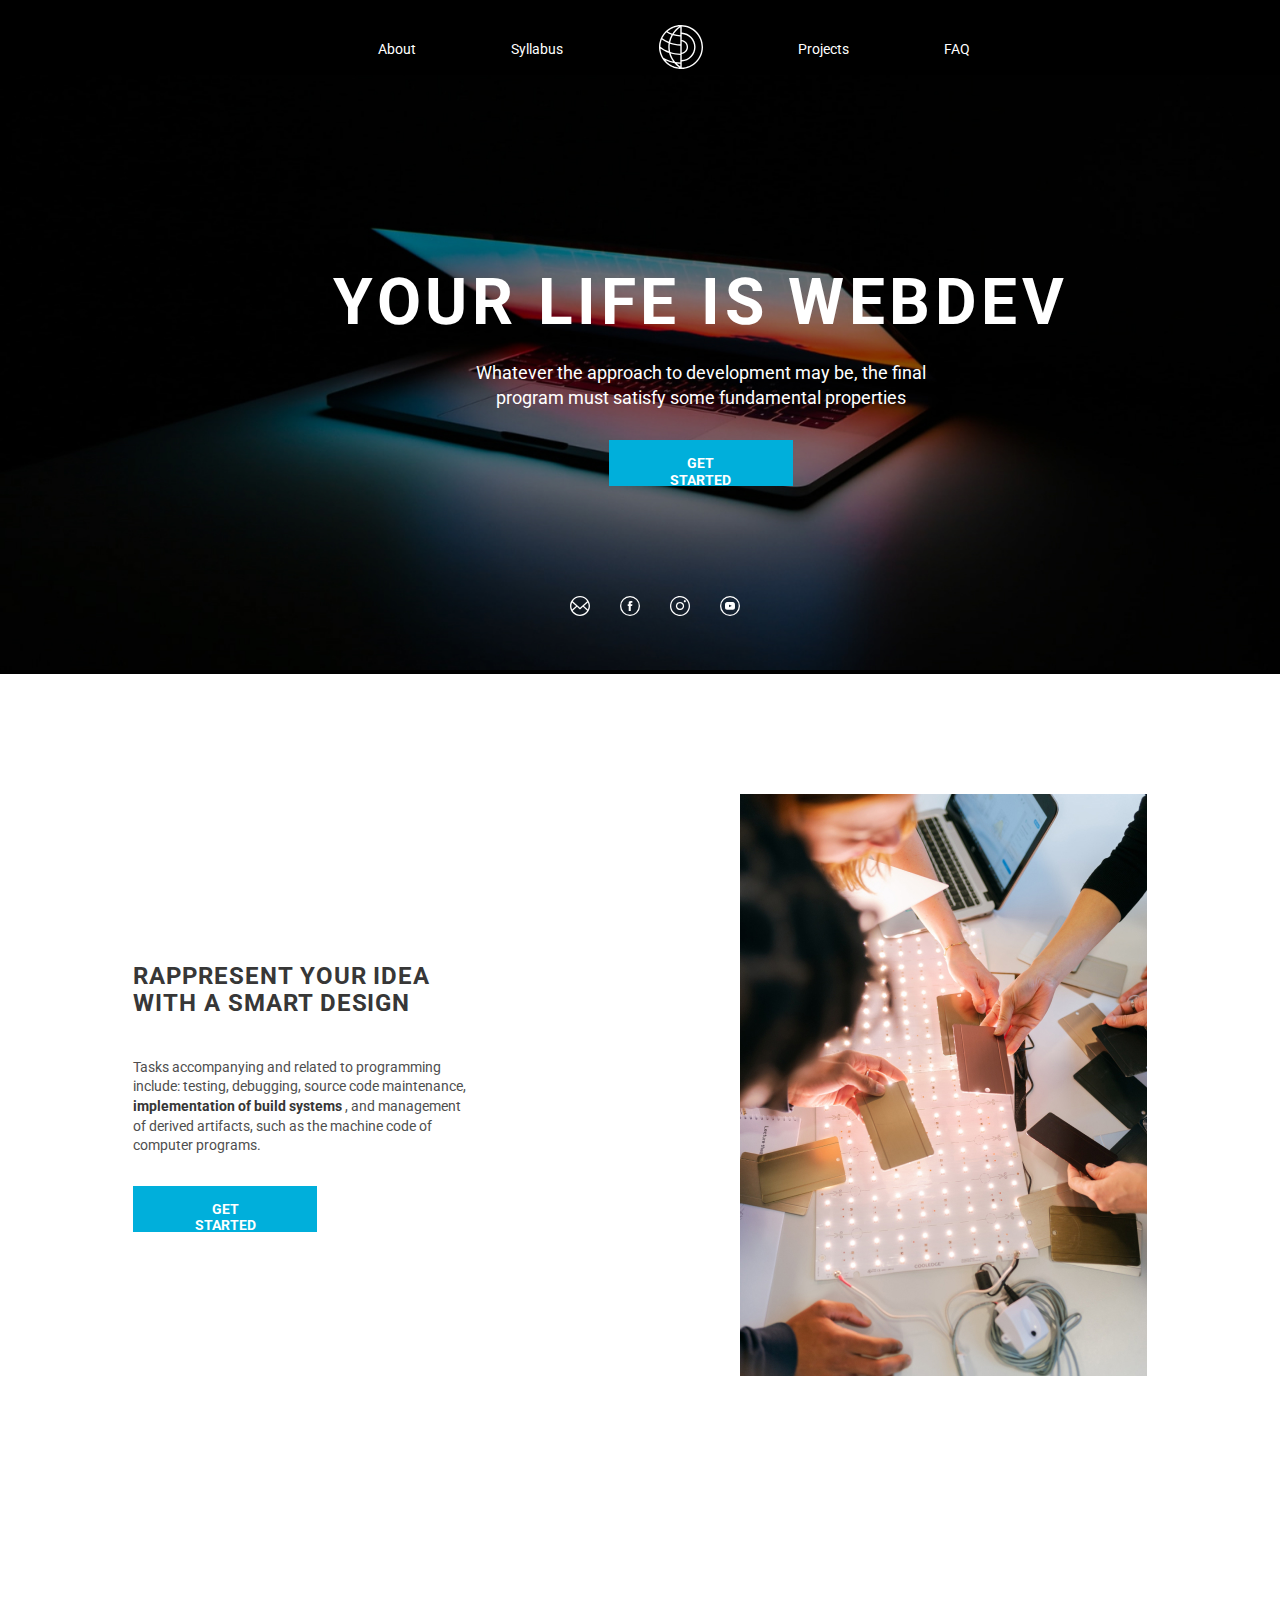
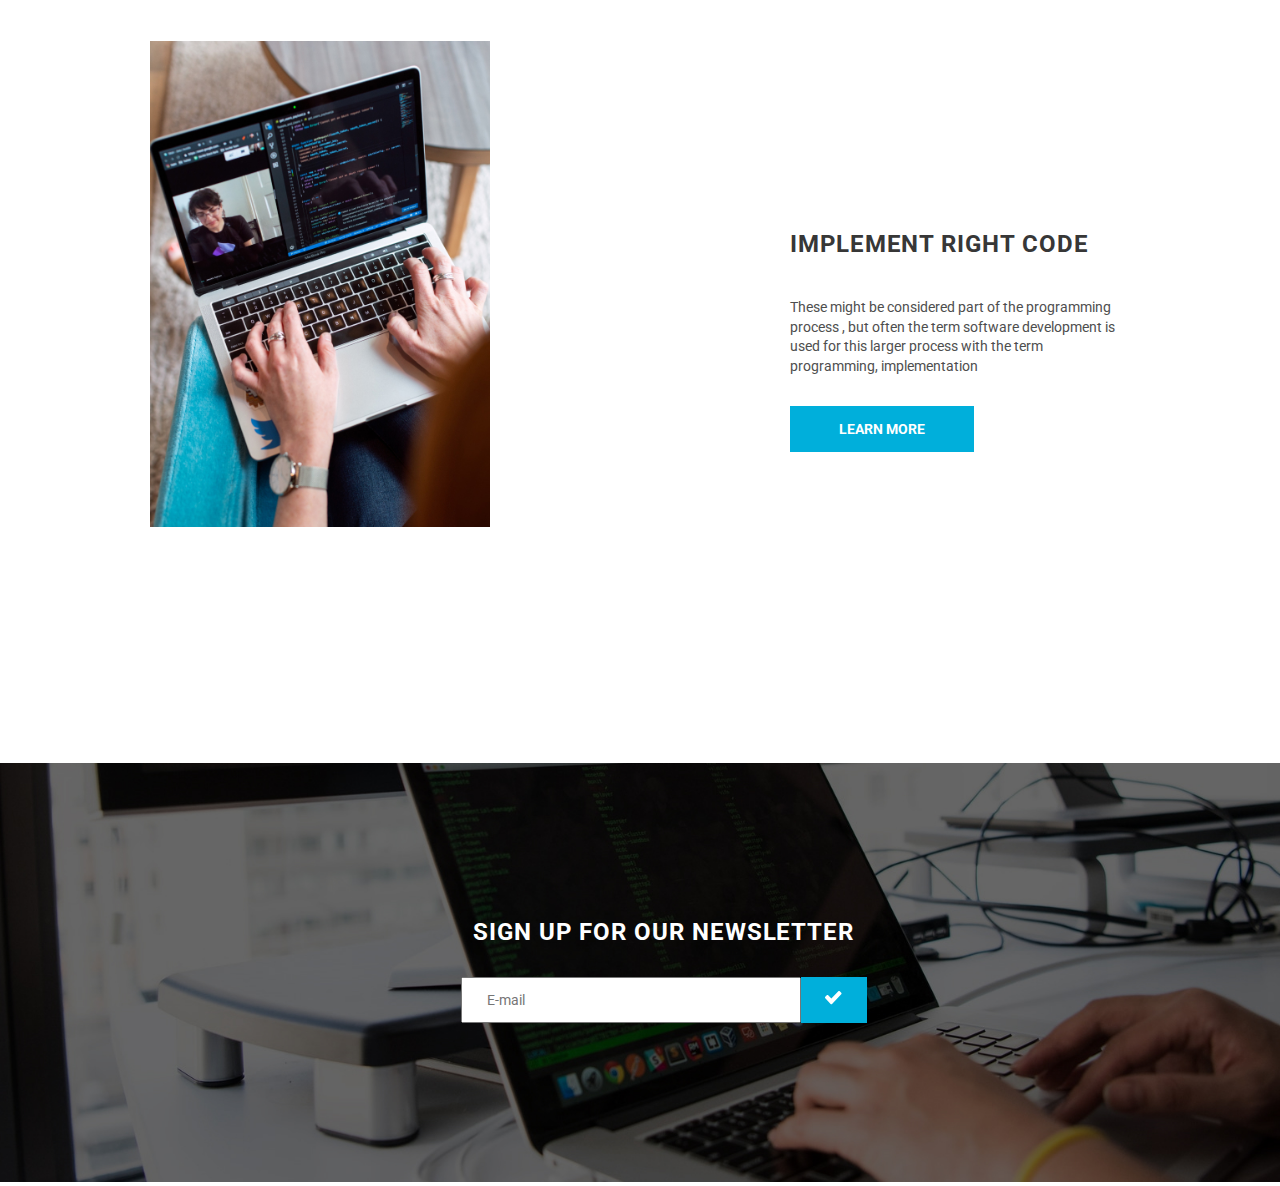
==== commit b0c1f967: "feat: completed  section newsletter" ====
--- a/webDev/index.html
+++ b/webDev/index.html
@@ -123,7 +123,7 @@
                         </button>
                     </div>
                     <div class="rappresent__picture">
-                        <img src="./assets/img/content-image-1.png" alt="reserch" class="rappresent__img">
+                        <img src="./assets/img/content-image-1.jpg" alt="reserch" class="rappresent__img">
                     </div>
                 </div>
             </div>
@@ -157,6 +157,33 @@
                 </div>
             </div>
         </section>
+        <section class="newsletter">
+            <div class="newsletter-wrap wrapper">
+                <div class="newsletter__container">
+                    <div class="newsletter__picture">
+                        <img src="./assets/img/pexels-christina-morillo-1181675 1.jpg" alt="sign up for our newsletter"
+                            class="newsletter__img-background">
+                        <form class="newsletter__form">
+                            <label for="email" class="newsletter__label">
+                                sign up for our newsletter
+                            </label>
+                            <div class="form__box">
+                                <input class="newsletter__input-email" type="email" name="email" id="email"
+                                    placeholder="E-mail" pattern="+@gmail/com">
+                                <button class="newsletter__input-button btn">
+                                    <svg width="17" height="14" viewBox="0 0 17 14" fill="none"
+                                        xmlns="http://www.w3.org/2000/svg">
+                                        <path fill-rule="evenodd" clip-rule="evenodd"
+                                            d="M16.5248 2.58121C16.5248 2.30311 16.4182 2.02485 16.2263 1.82464L14.7764 0.31155C14.5845 0.111175 14.3179 0 14.0514 0C13.7849 0 13.5183 0.111175 13.3264 0.31155L6.33274 7.62146L3.19835 4.33912C3.00645 4.13891 2.73991 4.02757 2.47338 4.02757C2.20683 4.02757 1.9403 4.13891 1.7484 4.33912L0.29849 5.8524C0.106571 6.05261 0 6.33068 0 6.60896C0 6.88704 0.106571 7.16513 0.29849 7.36551L5.60776 12.9064C5.79967 13.1066 6.06621 13.2179 6.33274 13.2179C6.59927 13.2179 6.86575 13.1066 7.05764 12.9064L16.2263 3.33775C16.4182 3.13756 16.5248 2.85947 16.5248 2.58121Z"
+                                            fill="white" />
+                                    </svg>
+                                </button>
+                            </div>
+                        </form>
+                    </div>
+                </div>
+            </div>
+        </section>
     </main>
 </body>
 
--- a/webDev/assets/scss/style.css
+++ b/webDev/assets/scss/style.css
@@ -525,6 +525,49 @@
   color: #373737;
 }
 
+.newsletter .newsletter-wrap .newsletter__container .newsletter__picture {
+  position: relative;
+}
+.newsletter .newsletter-wrap .newsletter__container .newsletter__picture .newsletter__img-background {
+  width: 100%;
+}
+.newsletter .newsletter-wrap .newsletter__container .newsletter__picture .newsletter__form {
+  position: absolute;
+  top: 37%;
+  left: 36%;
+  display: flex;
+  flex-direction: column;
+  row-gap: 30px;
+}
+.newsletter .newsletter-wrap .newsletter__container .newsletter__picture .newsletter__form .newsletter__label {
+  font-weight: 700;
+  font-size: 24px;
+  letter-spacing: 0.04em;
+  text-transform: uppercase;
+  text-align: center;
+  color: #fff;
+}
+.newsletter .newsletter-wrap .newsletter__container .newsletter__picture .newsletter__form .form__box {
+  display: flex;
+  gap: 0;
+}
+.newsletter .newsletter-wrap .newsletter__container .newsletter__picture .newsletter__form .form__box .newsletter__input-email {
+  width: 340px;
+  height: 46px;
+}
+.newsletter .newsletter-wrap .newsletter__container .newsletter__picture .newsletter__form .form__box #email {
+  padding-left: 24px;
+  font-weight: 400;
+  font-size: 14px;
+  line-height: 140%;
+  color: #373737;
+}
+.newsletter .newsletter-wrap .newsletter__container .newsletter__picture .newsletter__form .form__box .newsletter__input-button {
+  width: 66px;
+  height: 46px;
+  padding: 0;
+}
+
 html {
   box-sizing: border-box;
   scroll-behavior: smooth;
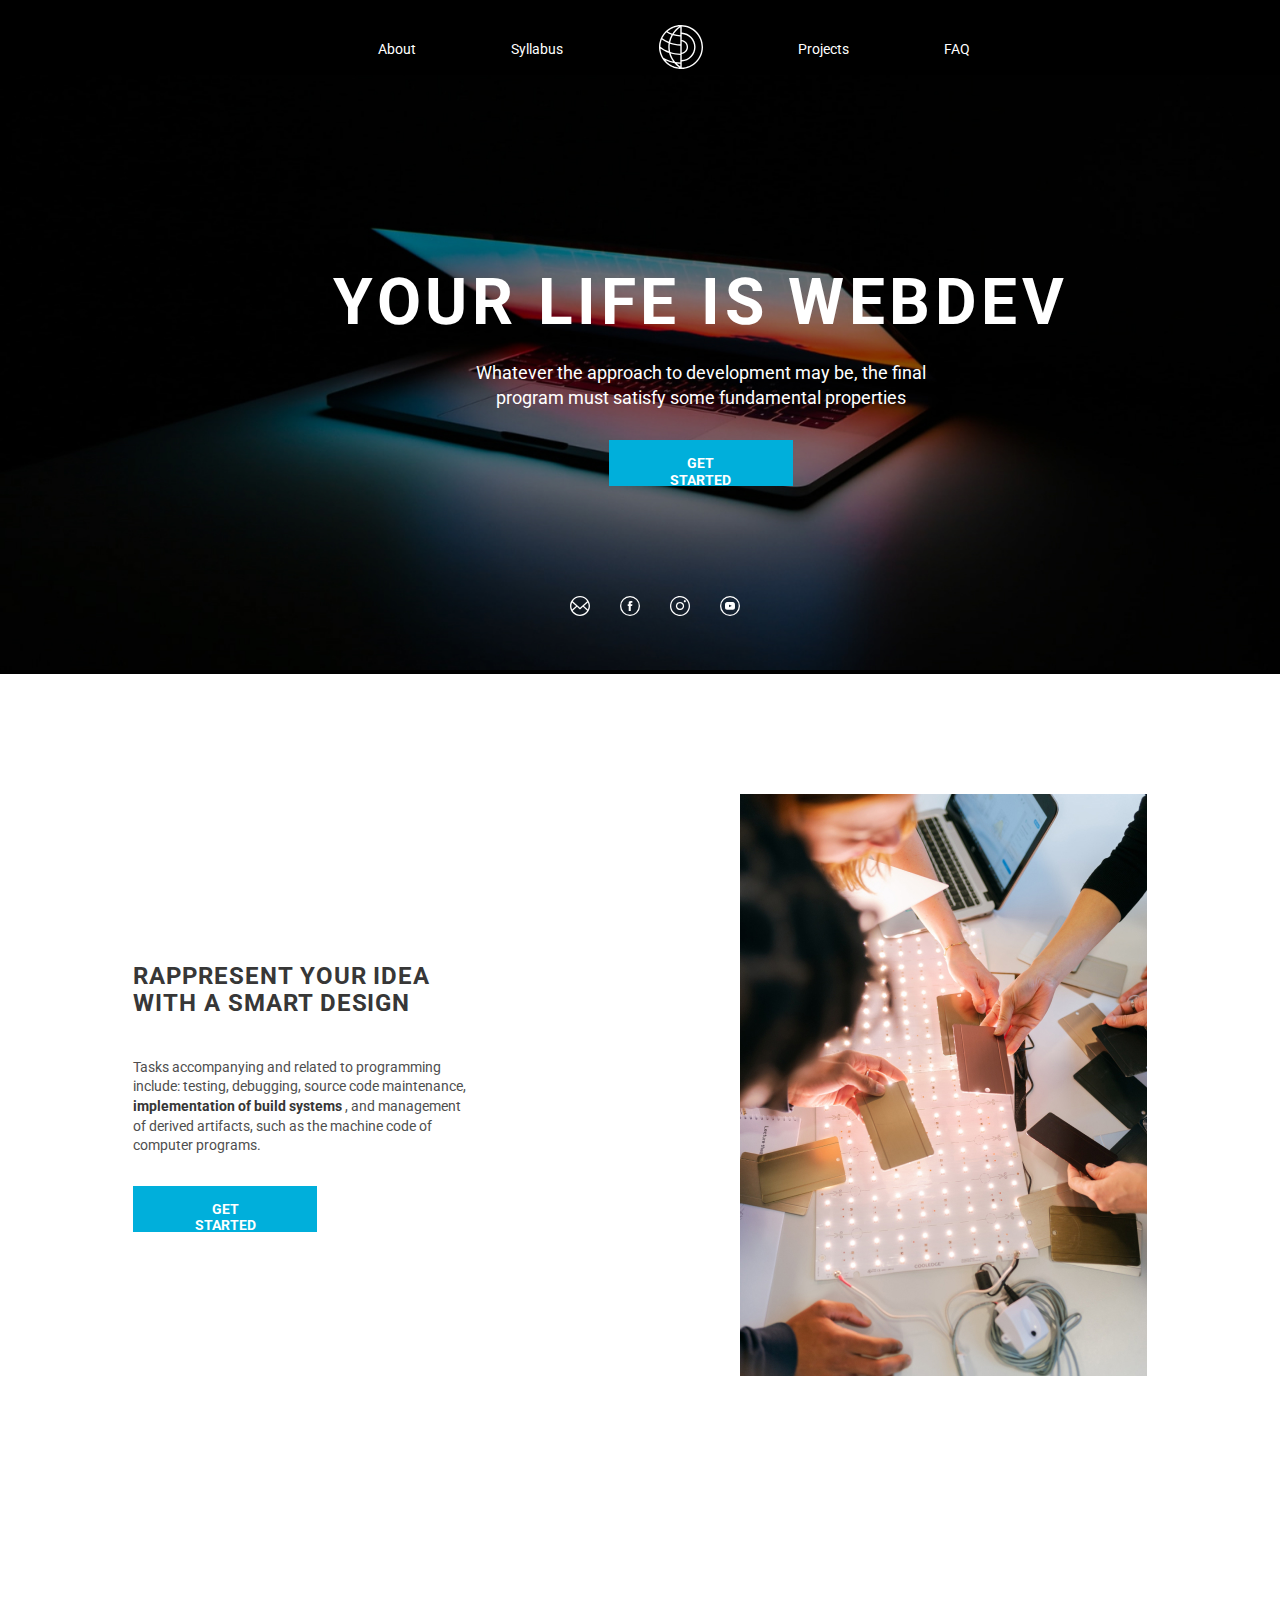
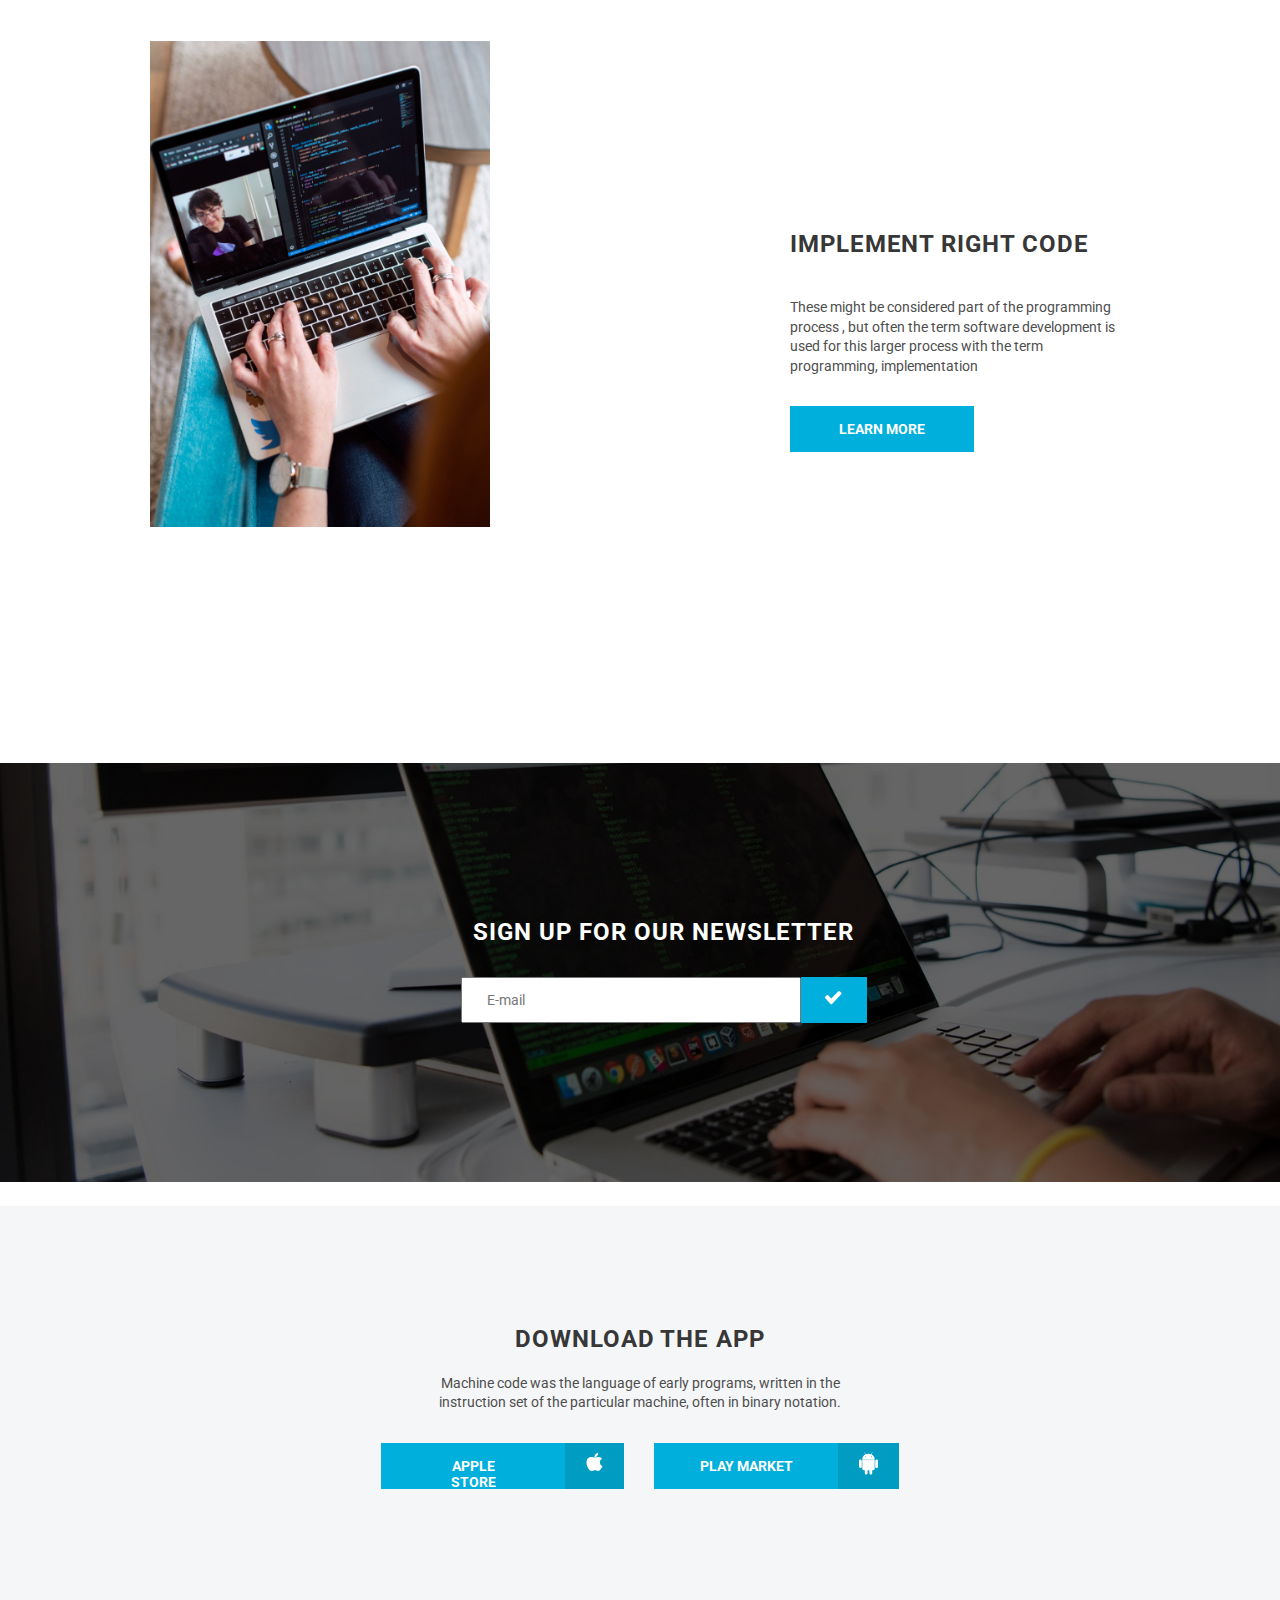
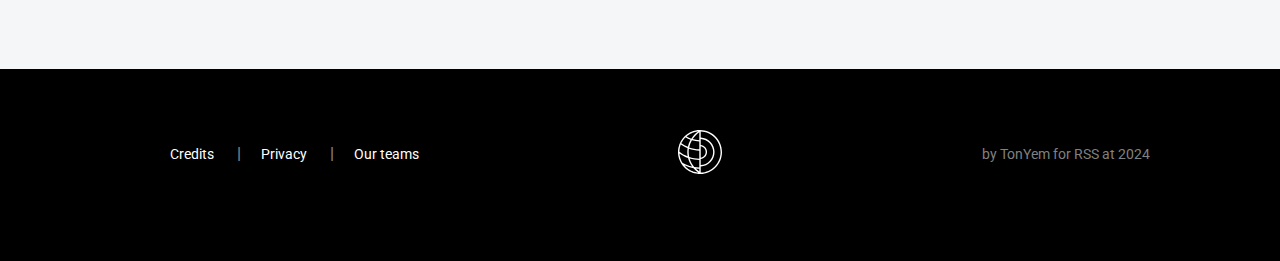
==== commit 5a823822: "feat: comlited section footer" ====
--- a/webDev/index.html
+++ b/webDev/index.html
@@ -19,12 +19,12 @@
                 <nav class="header__nav">
                     <ul class="header-list">
                         <li class="header__item">
-                            <a href="#!" class="header__link">
+                            <a href="#!" class="header__link underline">
                                 About
                             </a>
                         </li>
                         <li class="header__item">
-                            <a href="#!" class="header__link">
+                            <a href="#!" class="header__link underline">
                                 Syllabus
                             </a>
                         </li>
@@ -39,12 +39,12 @@
                             </a>
                         </li>
                         <li class="header__item">
-                            <a href="#!" class="header__link">
+                            <a href="#!" class="header__link underline">
                                 Projects
                             </a>
                         </li>
                         <li class="header__item">
-                            <a href="#!" class="header__link">
+                            <a href="#!" class="header__link underline">
                                 FAQ
                             </a>
                         </li>
@@ -184,7 +184,81 @@
                 </div>
             </div>
         </section>
+        <section class="download">
+            <div class="download-wrap wrapper">
+                <div class="download__container">
+                    <h2 class="download__title-h2">
+                        Download the App
+                    </h2>
+                    <p class="download__text-p">
+                        Machine code was the language of early programs, written in the instruction set of the
+                        particular machine, often in binary notation.
+                    </p>
+                    <div class="download__buttons">
+                        <div class="apple-button">
+                            <button class="download-apple btn">
+                                apple store
+                            </button>
+                            <span class="apple-btn">
+                                <svg width="17" height="19" viewBox="0 0 17 19" fill="none"
+                                    xmlns="http://www.w3.org/2000/svg">
+                                    <path fill-rule="evenodd" clip-rule="evenodd"
+                                        d="M16.4817 14.0825C15.8054 13.8852 15.1978 13.4244 14.6704 12.7002C14.1431 11.9762 13.8794 11.1535 13.8794 10.2539C13.8794 9.42026 14.1316 8.66317 14.6246 7.98302C14.8997 7.59918 15.3354 7.17135 15.9315 6.68856C15.5417 6.2278 15.1404 5.85489 14.7392 5.59164C14.0284 5.1198 13.2145 4.87857 12.2973 4.87857C11.7356 4.87857 11.0707 5.01011 10.3141 5.2515C9.55745 5.5038 9.00713 5.62442 8.67466 5.62442C8.41102 5.62442 7.88368 5.51473 7.09265 5.29533C6.29011 5.07595 5.62525 4.96626 5.0635 4.96626C3.74512 4.96626 2.66747 5.49288 1.80766 6.54595C0.947852 7.61011 0.512207 8.97041 0.512207 10.6489C0.512207 12.4479 1.08544 14.2801 2.19747 16.1668C3.3324 18.0538 4.46733 19.0082 5.64816 19.0082C6.02649 19.0082 6.5309 18.8876 7.16142 18.6353C7.78049 18.3939 8.33077 18.2731 8.78934 18.2731C9.25934 18.2731 9.844 18.3828 10.5204 18.6242C11.2082 18.8547 11.7356 18.9753 12.1254 18.9753C13.0998 18.9753 14.0858 18.2622 15.0717 16.8252C15.7366 15.8707 16.1952 14.9492 16.4817 14.0825ZM12.1712 1.21444C12.1712 1.13767 12.1598 1.0718 12.1598 0.995036C12.1483 0.929194 12.1254 0.852426 12.1024 0.753662C10.7726 1.04981 9.80965 1.58752 9.23641 2.37736C8.66323 3.1672 8.36518 4.11058 8.34225 5.19657C8.88102 5.15272 9.27082 5.08688 9.53447 5.01011C9.94718 4.87857 10.3599 4.61518 10.7726 4.22027C11.2541 3.75949 11.6095 3.25489 11.8388 2.70643C12.0566 2.16888 12.1712 1.66428 12.1712 1.21444Z"
+                                        fill="white" />
+                                </svg>
+                            </span>
+                        </div>
+                        <div class="android-button">
+                            <button class="download-android btn">
+                                Play Market
+                            </button>
+                            <span class="android-btn">
+                                <svg width="19" height="23" viewBox="0 0 19 23" fill="none"
+                                    xmlns="http://www.w3.org/2000/svg">
+                                    <path fill-rule="evenodd" clip-rule="evenodd"
+                                        d="M6.64678 5.17217C6.36324 5.17217 6.13372 4.93339 6.13372 4.65484C6.13372 4.37629 6.36324 4.13753 6.64678 4.13753C6.94379 4.13753 7.17332 4.37629 7.17332 4.65484C7.17332 4.93339 6.94379 5.17217 6.64678 5.17217ZM12.3441 5.17217C12.0471 5.17217 11.8176 4.93339 11.8176 4.65484C11.8176 4.37629 12.0471 4.13753 12.3441 4.13753C12.6276 4.13753 12.8571 4.37629 12.8571 4.65484C12.8571 4.93339 12.6276 5.17217 12.3441 5.17217ZM1.38148 7.61293C0.611911 7.61293 -0.00909424 8.22316 -0.00909424 8.9659V14.6698C-0.00909424 15.426 0.611911 16.0362 1.38148 16.0362C2.15097 16.0362 2.75853 15.426 2.75853 14.6698V8.9659C2.75853 8.22316 2.13752 7.61293 1.38148 7.61293ZM15.6922 7.86492H3.29857V16.6995C3.29857 17.5086 3.96014 18.1586 4.78366 18.1586H5.7827L5.79621 21.1698C5.79621 21.9259 6.41728 22.5362 7.17332 22.5362C7.94283 22.5362 8.56387 21.9259 8.56387 21.1698V18.1586H10.427V21.1698C10.427 21.9259 11.048 22.5362 11.8176 22.5362C12.5871 22.5362 13.2081 21.9259 13.2081 21.1698V18.1586H14.2207C15.0307 18.1586 15.6922 17.5086 15.6922 16.6995V7.86492ZM12.5601 2.49263L13.5187 0.754861C13.5726 0.662112 13.5457 0.542656 13.4512 0.489668C13.3566 0.449732 13.2351 0.476314 13.1812 0.569213L12.209 2.32019C11.3855 1.96195 10.4675 1.7631 9.49542 1.7631C8.52337 1.7631 7.6053 1.96195 6.78177 2.32019L5.80972 0.569213C5.75571 0.476314 5.63419 0.449732 5.5397 0.489668C5.44517 0.542656 5.41818 0.662112 5.47222 0.754861L6.43073 2.49263C4.52717 3.44775 3.2446 5.27828 3.2446 7.38734H15.7328C15.7328 5.27828 14.4502 3.44775 12.5601 2.49263ZM19 8.9659C19 8.20981 18.3789 7.61293 17.6094 7.61293C16.8534 7.61293 16.2323 8.20981 16.2323 8.9659V14.6698C16.2323 15.426 16.8534 16.0362 17.6094 16.0362C18.3789 16.0362 19 15.426 19 14.6698V8.9659Z"
+                                        fill="white" />
+                                </svg>
+                            </span>
+                        </div>
+                    </div>
+                </div>
+            </div>
+        </section>
     </main>
+    <footer class="footer">
+        <div class="footer-wrap wrapper">
+            <ul class="footer__list">
+                <li class="footer__item">
+                    <a href="#!" class="footer__link underline">
+                        Credits
+                    </a>
+                </li>
+                <li class="footer__item">
+                    <a href="#!" class="footer__link underline">
+                        Privacy
+                    </a>
+                </li>
+                <li class="footer__item">
+                    <a href="#!" class="footer__link underline">
+                        Our teams
+                    </a>
+                </li>
+            </ul>
+            <a href="#!" class="footer__logo">
+                <svg width="44" height="44" viewBox="0 0 44 44" fill="none" xmlns="http://www.w3.org/2000/svg">
+                    <path
+                        d="M22.1556 0.000771469L21.9974 0C21.2417 0 20.493 0.0393656 19.7566 0.114239C19.4147 0.148974 19.0758 0.193745 18.74 0.243918C18.7184 0.246234 18.6953 0.248549 18.6736 0.252409C9.63014 1.62947 2.38283 8.53482 0.487836 17.4008C0.483977 17.4193 0.478575 17.4371 0.475487 17.4548C0.414507 17.7443 0.362019 18.0368 0.311846 18.3301C0.299495 18.4042 0.284057 18.4776 0.272479 18.5532C0.233112 18.7995 0.202237 19.0488 0.172133 19.2981C0.156695 19.4208 0.138169 19.542 0.125047 19.6655C0.10189 19.8801 0.0872247 20.0978 0.0710149 20.3139C0.0586646 20.4722 0.043998 20.6296 0.0347353 20.7879C0.0231569 20.9855 0.0208415 21.1846 0.0154382 21.3822C0.0115788 21.5366 0.00154379 21.6902 0 21.8453C0 21.87 0.00154441 21.8947 0.00154441 21.921C0.00154441 21.9472 0 21.9743 0 22.0013C0 22.0707 0.00694721 22.1379 0.00771911 22.2074C0.0108067 22.5972 0.0239299 22.9847 0.0486305 23.3698C0.0571214 23.5011 0.0648402 23.6323 0.0756467 23.7627C0.10961 24.1888 0.153608 24.6134 0.212272 25.0325C0.216903 25.0695 0.219991 25.1074 0.225394 25.1452C0.291777 25.6083 0.376684 26.0653 0.470855 26.5192C0.492468 26.6203 0.516396 26.7199 0.538781 26.8202C0.62369 27.2015 0.719405 27.579 0.825154 27.9533C0.846767 28.0321 0.866836 28.11 0.889221 28.1872C1.02353 28.6419 1.16865 29.0896 1.32997 29.5303C1.33769 29.5512 1.34618 29.5712 1.35313 29.5921C1.50751 30.0104 1.67655 30.4211 1.85486 30.8271C1.88419 30.8943 1.91352 30.9622 1.9444 31.0286C2.33266 31.8877 2.77341 32.7182 3.26511 33.5156C3.27514 33.5318 3.28286 33.548 3.29213 33.5642C3.29135 33.5882 3.2983 33.6129 3.29676 33.6383C3.32377 33.6792 3.35156 33.7186 3.37549 33.7618C3.39865 33.7765 3.42335 33.7888 3.4465 33.8027C4.17749 34.9475 5.01113 36.0212 5.93509 37.0092C5.94126 37.0161 5.94744 37.0223 5.95361 37.0285C6.87217 38.0096 7.88026 38.9088 8.96477 39.7093C8.98098 39.7216 8.99642 39.7317 9.01262 39.744C9.34608 39.9879 9.68726 40.2234 10.0346 40.4503C10.0748 40.4758 10.1133 40.5012 10.1527 40.5267C10.8968 41.0037 11.6695 41.4406 12.4707 41.8273C12.4861 41.8351 12.5008 41.8412 12.5162 41.8482C12.8806 42.0234 13.2503 42.1863 13.6255 42.3414C13.7096 42.3762 13.7945 42.4094 13.8779 42.4433C14.2052 42.5738 14.5371 42.6957 14.8713 42.8115C14.9516 42.8401 15.0318 42.8694 15.1137 42.8956C15.9296 43.1658 16.7663 43.3881 17.62 43.561C17.7304 43.5834 17.8408 43.6027 17.9519 43.6228C18.2692 43.6814 18.588 43.7347 18.9106 43.7802C19.0403 43.798 19.17 43.8173 19.3004 43.8327C19.6447 43.8752 19.9913 43.9084 20.3394 43.9346C20.4305 43.9416 20.5208 43.9516 20.6119 43.957C21.0202 43.9825 21.4316 43.9995 21.8453 44.0025L22.0036 44.0033C34.0467 44.0033 43.9138 34.2041 43.9995 22.1587C44.0844 10.0253 34.2859 0.0872235 22.1556 0.000771469ZM20.0654 42.4997C19.7612 42.4711 19.4594 42.4348 19.1592 42.3931C19.119 42.3877 19.0797 42.3823 19.0403 42.3769C18.7393 42.3337 18.4413 42.2828 18.1449 42.2272C18.1078 42.2195 18.07 42.2133 18.0322 42.2063C17.735 42.1477 17.4402 42.0828 17.1476 42.0111C17.1129 42.0026 17.0774 41.9948 17.0411 41.9864C16.747 41.913 16.4568 41.8343 16.1673 41.7478C16.1357 41.7378 16.1025 41.7293 16.0708 41.7201C15.7806 41.6321 15.4934 41.5387 15.2078 41.4383C15.1785 41.4275 15.1484 41.4182 15.1191 41.4074C14.8327 41.3048 14.5494 41.1975 14.2684 41.0832C14.2422 41.0717 14.216 41.0616 14.1889 41.0508C13.9064 40.935 13.627 40.8115 13.3514 40.6834C13.3283 40.6726 13.3036 40.6626 13.2804 40.651C13.0025 40.5205 12.7277 40.3839 12.4576 40.2419C12.4375 40.2311 12.4167 40.221 12.3974 40.211C12.1241 40.0659 11.8555 39.9154 11.59 39.7594C11.573 39.7486 11.5545 39.7394 11.5367 39.7278C11.2704 39.5703 11.008 39.4067 10.7494 39.2369C10.7332 39.2261 10.7177 39.2176 10.7015 39.2068C10.4429 39.0354 10.1867 38.8586 9.93504 38.6757C9.92192 38.6657 9.90879 38.6572 9.89567 38.6471C9.64326 38.4634 9.39626 38.2736 9.15234 38.079C9.13922 38.069 9.12841 38.0597 9.11606 38.0505C8.87291 37.8544 8.63363 37.6529 8.39974 37.4469C8.38739 37.436 8.37658 37.4276 8.36501 37.4167C8.13189 37.2099 7.90264 36.9984 7.67957 36.7815C7.66722 36.7699 7.65641 36.7599 7.64406 36.7483C7.42252 36.5322 7.20485 36.3099 6.99181 36.0837C6.97946 36.0713 6.96865 36.0582 6.95553 36.0459C6.74635 35.8205 6.54025 35.5905 6.33956 35.3558C6.33261 35.3473 6.32566 35.3396 6.31949 35.3319C9.18476 36.6973 12.2739 37.7008 15.5212 38.2789C16.8558 39.8088 18.3834 41.2268 20.1032 42.5028C20.0908 42.502 20.0785 42.5012 20.0654 42.4997ZM4.40983 32.6951C4.0069 32.0351 3.63948 31.3504 3.31219 30.6442C3.2929 30.6032 3.27514 30.5616 3.25662 30.5199C3.11382 30.2088 2.98028 29.8923 2.85292 29.5712C2.82822 29.5087 2.80429 29.4446 2.77882 29.3813C2.65686 29.0633 2.54107 28.7422 2.43532 28.4165C2.42066 28.3709 2.40522 28.3262 2.38978 28.2799C1.89654 26.7392 1.57775 25.1197 1.46197 23.4455C1.46119 23.4385 1.46119 23.4316 1.46042 23.4254C4.04781 25.3088 6.93006 26.8488 10.0315 27.9665C10.8181 31.0409 12.2083 33.9448 14.1449 36.5692C10.6714 35.7796 7.40863 34.4766 4.44765 32.7561C4.4353 32.7344 4.42295 32.7151 4.40983 32.6951ZM1.81086 17.9542C1.85872 17.718 1.91198 17.4841 1.96678 17.251C1.98685 17.1684 2.00538 17.0843 2.02545 17.0025C2.07639 16.801 2.13197 16.6011 2.18755 16.4027C2.22074 16.2877 2.25316 16.1727 2.28866 16.0585C2.34038 15.884 2.39596 15.7119 2.4523 15.5398C2.50016 15.397 2.54956 15.2549 2.59974 15.1129C2.65145 14.967 2.70471 14.8219 2.75952 14.6775C2.77727 14.6289 2.79888 14.5818 2.81664 14.534C4.883 16.0322 7.15005 17.2943 9.57379 18.2792C9.38313 19.5011 9.2743 20.7423 9.2743 22.0013C9.2743 23.4679 9.41633 24.9129 9.67491 26.3293C6.66607 25.1521 3.88571 23.5597 1.41411 21.6277C1.43572 20.3973 1.56772 19.1947 1.79697 18.026C1.8016 18.0021 1.80546 17.9782 1.81086 17.9542ZM3.45268 13.0712C3.65106 12.6614 3.86719 12.26 4.09103 11.8655C4.18057 11.7073 4.27089 11.5498 4.36506 11.3947C4.58505 11.0304 4.81584 10.6737 5.05667 10.3248C5.174 10.1543 5.29673 9.98675 5.41946 9.8208C5.66184 9.4912 5.91116 9.167 6.17283 8.85362C6.31023 8.68843 6.45226 8.53019 6.59428 8.37041C6.80347 8.13421 7.01728 7.90419 7.2365 7.67879C7.33762 7.57459 7.43642 7.46961 7.53908 7.36849C9.09367 8.36809 10.7702 9.211 12.5409 9.87483C11.2766 12.0701 10.3696 14.4213 9.83546 16.8697C7.51824 15.9033 5.35462 14.6714 3.38707 13.214C3.41022 13.1662 3.42952 13.1176 3.45268 13.0712ZM8.83432 6.19213C9.09985 5.97136 9.36924 5.75523 9.64712 5.54682C9.80613 5.42641 9.96977 5.3114 10.1326 5.19561C10.3704 5.02734 10.6097 4.8637 10.8551 4.70469C10.9979 4.61283 11.1407 4.51943 11.2858 4.43067C11.6332 4.2184 11.9852 4.01539 12.3457 3.82319C12.4699 3.7568 12.5973 3.69428 12.7223 3.63021C13.0481 3.46503 13.3777 3.30756 13.7127 3.15936C13.7991 3.12076 13.8848 3.07908 13.972 3.0428C14.3912 2.8645 14.818 2.7024 15.2503 2.55111C15.3421 2.51869 15.4348 2.48781 15.5282 2.45693C16.4606 2.14741 17.4216 1.89963 18.4081 1.72595C18.4537 1.71823 18.4984 1.70974 18.5447 1.70202C19.0588 1.6148 19.5791 1.54379 20.1047 1.49593C17.3352 3.55225 15.045 5.97059 13.2959 8.64675C11.6425 8.04853 10.0786 7.28435 8.6205 6.37738C8.69229 6.31563 8.76253 6.25311 8.83432 6.19213ZM22.7292 16.3688C25.5188 16.7292 27.6824 19.1144 27.6824 21.9997C27.6824 24.8851 25.5188 27.2702 22.7292 27.6307V16.3688ZM16.2522 36.976C14.1156 34.428 12.5618 31.5619 11.644 28.5052C14.6953 29.4392 17.9365 29.9657 21.2981 30.0313V37.4345C19.5814 37.4005 17.8963 37.2462 16.2522 36.976ZM21.2981 38.8393V41.6243C20.0067 40.6942 18.8211 39.6838 17.7474 38.6031C18.9145 38.7382 20.0986 38.817 21.2981 38.8393ZM11.2226 26.8897C10.8698 25.2973 10.6791 23.6639 10.6791 22.0005C10.6791 20.916 10.7617 19.8446 10.9138 18.7887C14.1565 19.9419 17.6517 20.6018 21.2981 20.6775V28.6272C17.7713 28.5554 14.385 27.9487 11.2226 26.8897ZM11.1585 17.3846C11.6733 14.913 12.6027 12.5479 13.9041 10.3465C16.2391 11.079 18.7223 11.5012 21.2981 11.5676V19.2726C17.7319 19.1962 14.3186 18.5347 11.1585 17.3846ZM14.6845 9.11143C16.3912 6.58425 18.6157 4.30485 21.2973 2.37357V10.1504C19.0009 10.0879 16.781 9.73512 14.6845 9.11143ZM22.7292 29.0487C26.2953 28.6828 29.0865 25.6608 29.0865 21.9997C29.0865 18.3386 26.2953 15.3167 22.7292 14.9508V8.88835C29.6415 9.27044 35.1528 14.994 35.1528 22.0005C35.1528 29.0062 29.6415 34.7298 22.7292 35.1119V29.0487ZM22.7292 42.5769V36.5129C30.4157 36.1292 36.5569 29.7796 36.5569 22.0005C36.5569 14.2198 30.4157 7.86945 22.7292 7.48582V1.42337C33.8136 1.81318 42.6733 10.9848 42.5946 22.1456C42.5166 33.1775 33.6715 42.1917 22.7292 42.5769Z"
+                        fill="white" />
+                </svg>
+            </a>
+            <div class="footer__sign">
+                <h3 class="footer__text">
+                    by TonYem for RSS at 2024
+                </h3>
+            </div>
+        </div>
+    </footer>
 </body>
 
 </html>--- a/webDev/assets/scss/style.css
+++ b/webDev/assets/scss/style.css
@@ -347,7 +347,7 @@
   width: 184px;
   height: 46px;
   font-weight: 700;
-  font-size: 14px;
+  font-size: 1.4rem;
   text-transform: uppercase;
   text-align: center;
   background: #00afdb;
@@ -358,6 +358,11 @@
 .btn:hover {
   cursor: pointer;
   background: #009cc2;
+}
+
+.underline:hover {
+  border-bottom: 1px solid #fff;
+  padding-bottom: 2px;
 }
 
 .header {
@@ -568,6 +573,97 @@
   padding: 0;
 }
 
+.download {
+  background: #f5f6f7;
+}
+.download .download-wrap .download__container .download__title-h2 {
+  font-weight: 700;
+  font-size: 2.4rem;
+  letter-spacing: 0.04em;
+  text-transform: uppercase;
+  text-align: center;
+  color: #373737;
+  padding-top: 120px;
+}
+.download .download-wrap .download__container .download__text-p {
+  font-weight: 400;
+  font-size: 14px;
+  line-height: 140%;
+  text-align: center;
+  color: #4e4e4e;
+  margin: 20px 0 30px;
+  padding: 0 34%;
+}
+.download .download-wrap .download__container .download__buttons {
+  display: flex;
+  flex-wrap: wrap;
+  justify-content: center;
+  -moz-column-gap: 30px;
+       column-gap: 30px;
+  padding-bottom: 180px;
+}
+.download .download-wrap .download__container .download__buttons .apple-button {
+  display: flex;
+  -moz-column-gap: 0;
+       column-gap: 0;
+}
+.download .download-wrap .download__container .download__buttons .apple-button .apple-btn {
+  background-color: #009cc2;
+  padding: 9px 21px;
+}
+.download .download-wrap .download__container .download__buttons .android-button {
+  display: flex;
+  -moz-column-gap: 0;
+       column-gap: 0;
+}
+.download .download-wrap .download__container .download__buttons .android-button .download-android {
+  padding: 0;
+}
+.download .download-wrap .download__container .download__buttons .android-button .android-btn {
+  background-color: #009cc2;
+  padding: 9px 21px;
+}
+
+.footer {
+  background: #000;
+}
+.footer .footer-wrap {
+  display: flex;
+  flex-wrap: wrap;
+  justify-content: space-around;
+  align-items: center;
+  padding: 60px 0 81px;
+}
+.footer .footer-wrap .footer__list {
+  display: flex;
+  flex-wrap: wrap;
+  justify-content: space-between;
+}
+.footer .footer-wrap .footer__list .footer__item:after {
+  margin-left: 20px;
+  margin-right: 20px;
+}
+.footer .footer-wrap .footer__list .footer__item:not(:last-child):after {
+  content: "|";
+  color: #818181;
+}
+.footer .footer-wrap .footer__list .footer__item .footer__link {
+  font-weight: 400;
+  font-size: 14px;
+  line-height: 140%;
+  color: #fff;
+}
+.footer .footer-wrap .footer__logo {
+  color: #fff;
+}
+.footer .footer-wrap .footer__sign .footer__text {
+  font-weight: 400;
+  font-size: 1.4rem;
+  line-height: 140%;
+  text-align: center;
+  color: #818181;
+}
+
 html {
   box-sizing: border-box;
   scroll-behavior: smooth;
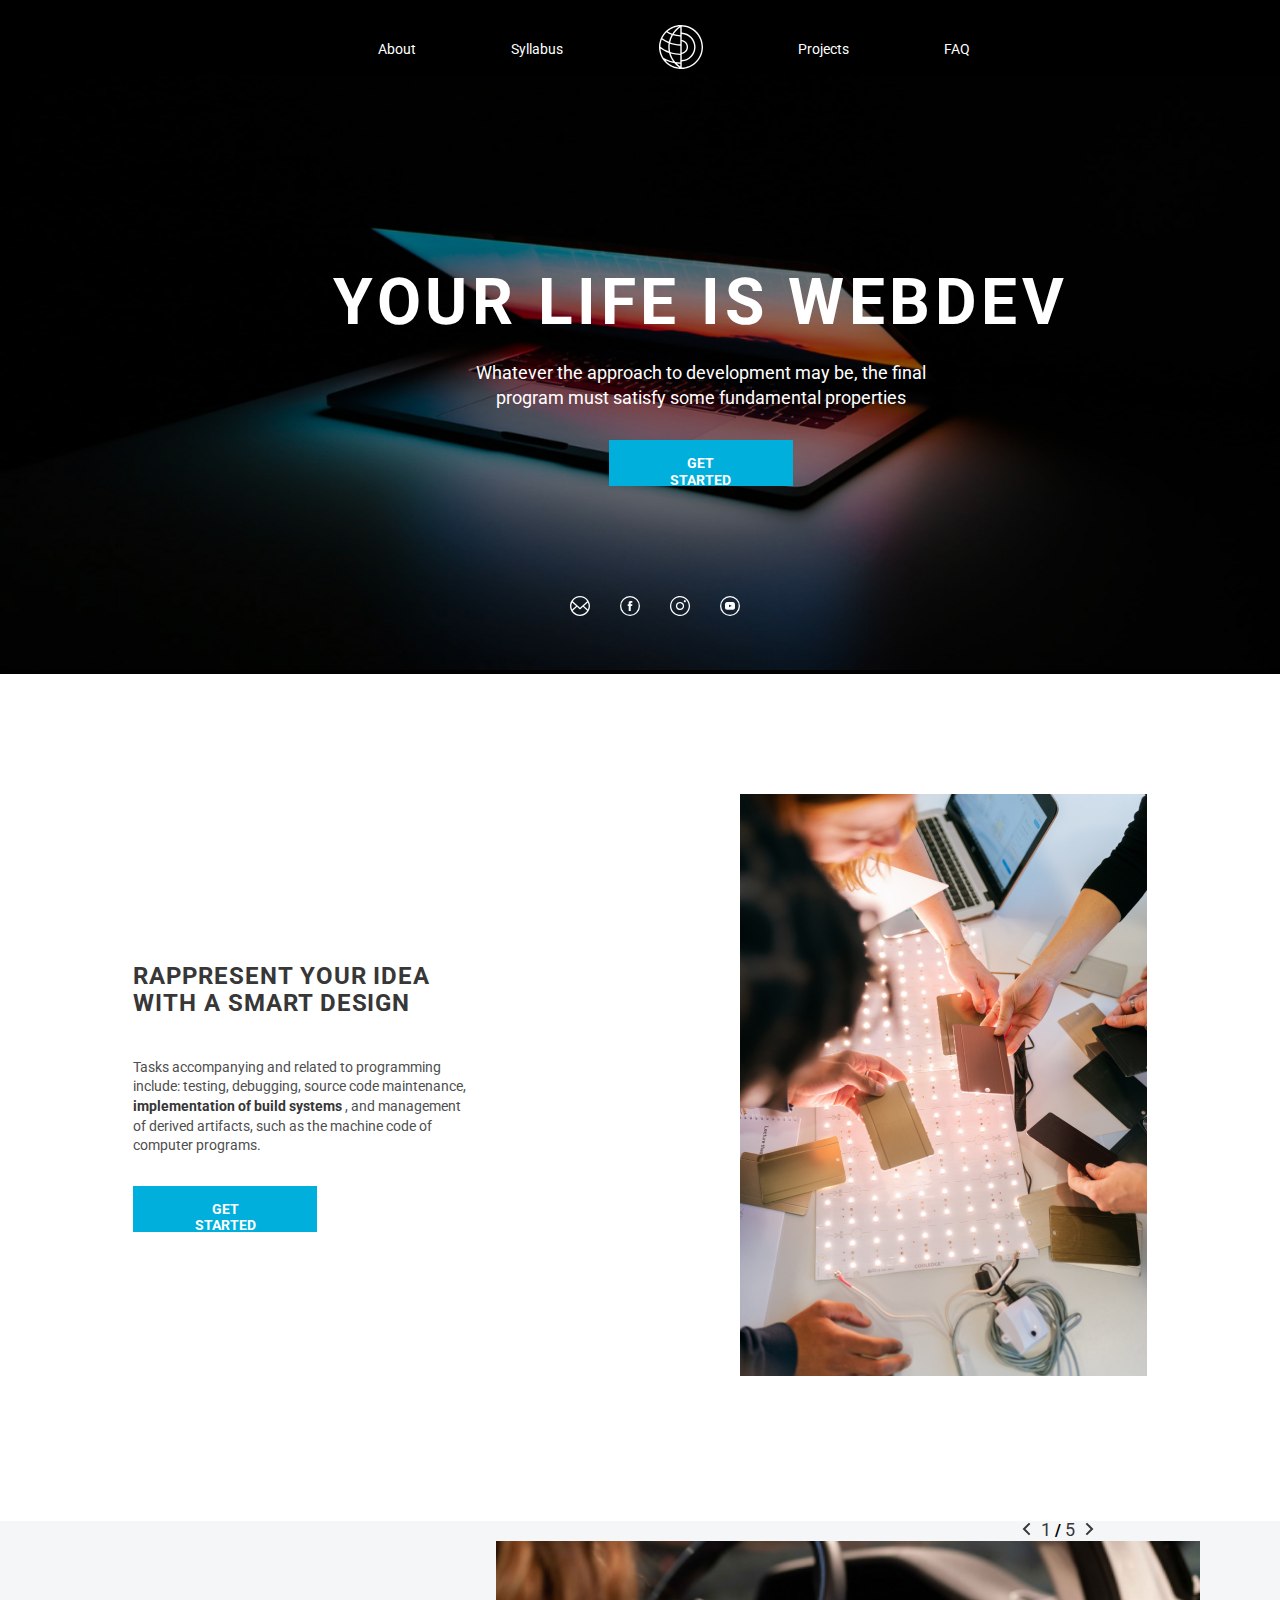
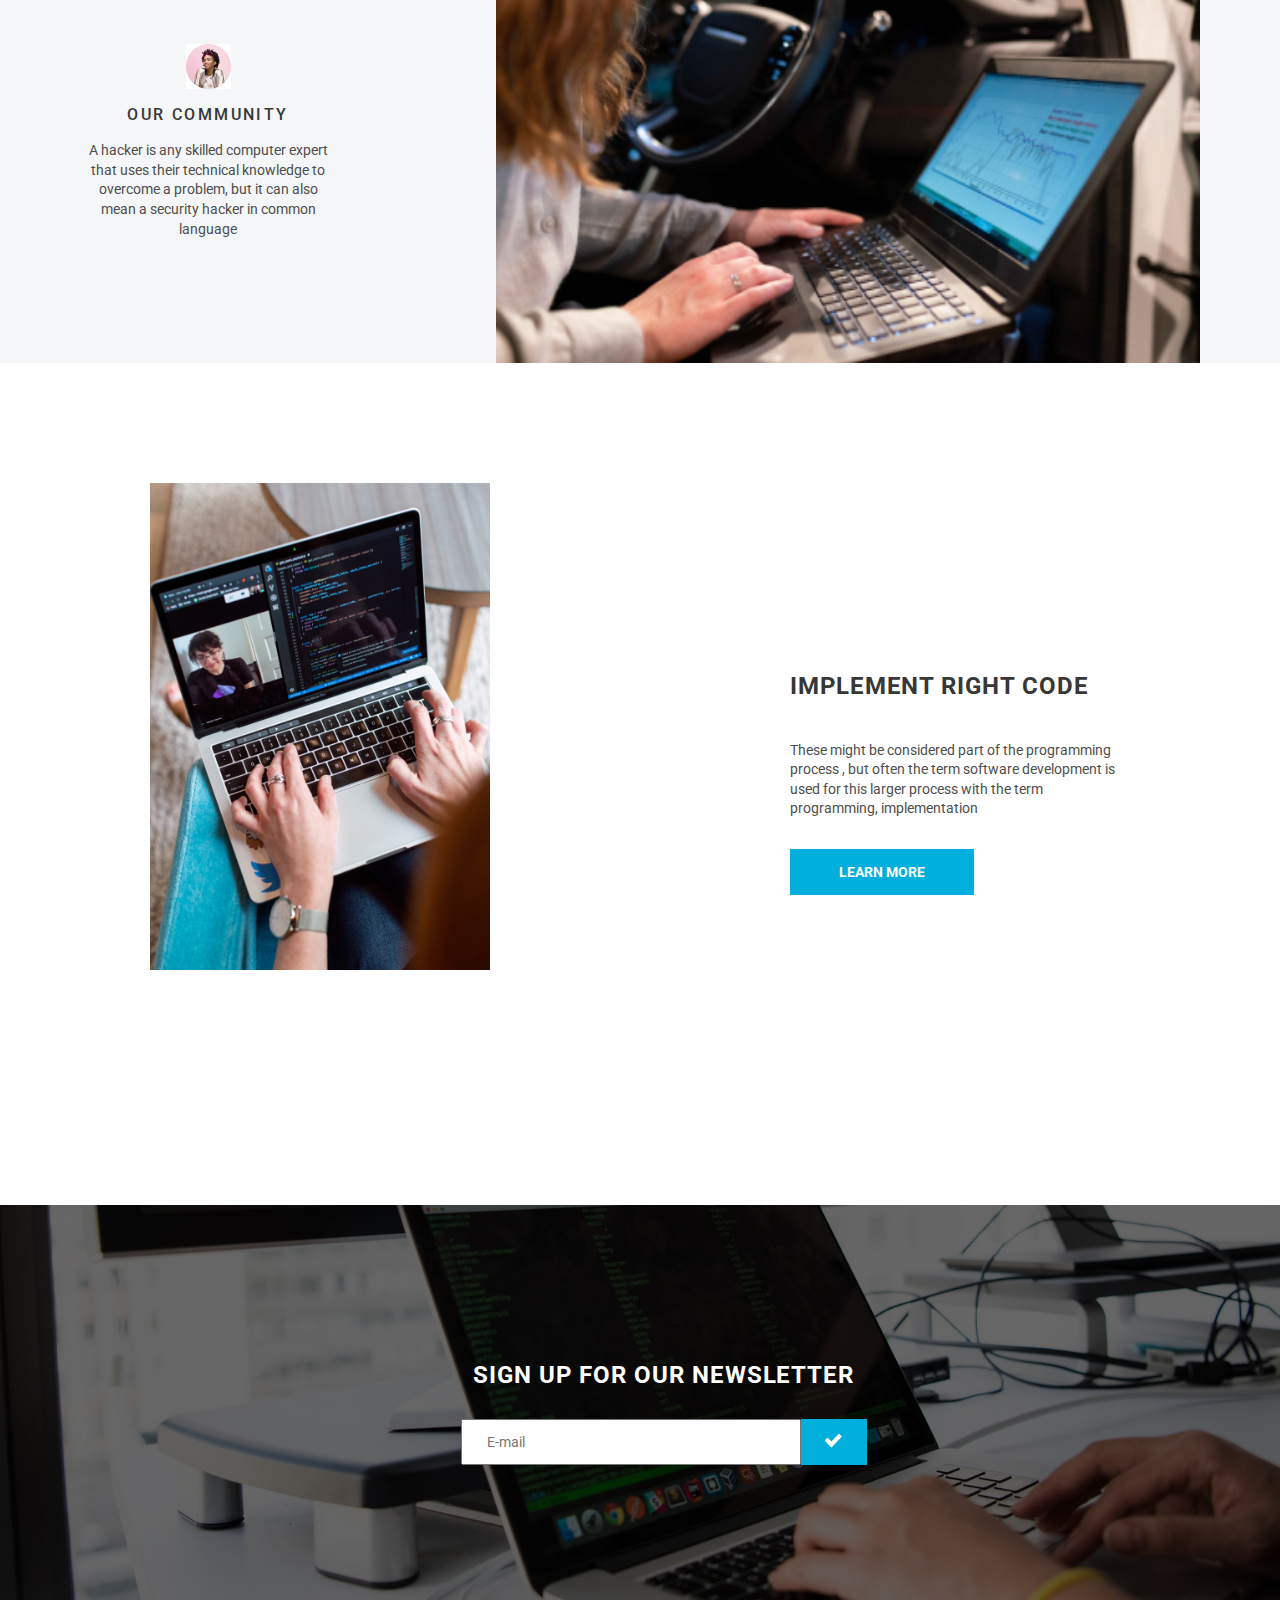
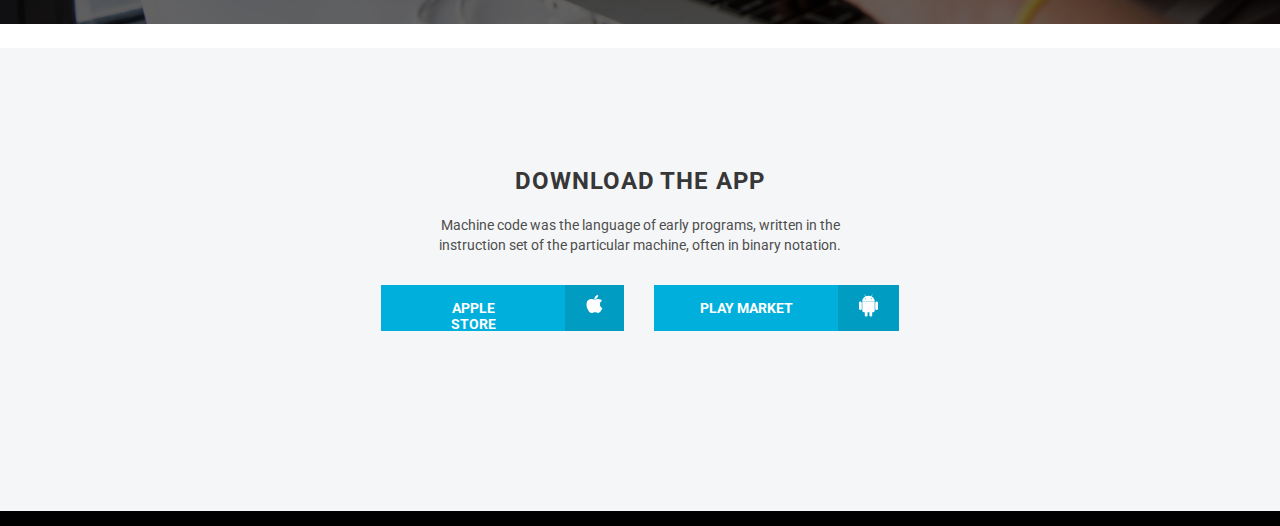
==== commit d31bd493: "feat: add functional burger button" ====
--- a/webDev/index.html
+++ b/webDev/index.html
@@ -49,8 +49,18 @@
                             </a>
                         </li>
                     </ul>
+                    <div class="burger-wrap burger">
+                        <span class="burger-menu__line ">
+
+                        </span>
+                        <span class="burger-menu__line ">
+
+                        </span>
+                    </div>
                 </nav>
-            </div>
+
+            </div>
+
         </div>
     </header>
     <main class="main">
@@ -128,9 +138,57 @@
                 </div>
             </div>
         </section>
-        <section class="slider">
-            <div class="slider-wrap wrapper">
-
+        <section class="community">
+            <div class="community-wrap wrapper">
+                <div class="community-container">
+                    <div class="community__text-container">
+                        <img src="./assets/img/userpic.jpg" alt="avatar" class="community-avatar">
+                        <h3 class="community__title-h3">
+                            our community
+                        </h3>
+                        <div class="community__text-p">
+                            A hacker is any skilled computer expert that uses their technical knowledge to overcome a
+                            problem, but it can also mean a security hacker in common language
+                        </div>
+                    </div>
+                    <div class="community__slider">
+                        <div class="slider-count">
+                            <button class="left-arrow arrow">
+                                <svg width="9" height="14" viewBox="0 0 9 14" fill="none"
+                                    xmlns="http://www.w3.org/2000/svg">
+                                    <path d="M7.65685 1.34314L2 6.99999L7.65685 12.6568" stroke="#373737"
+                                        stroke-width="2" />
+                                </svg>
+                            </button>
+                            <span class="slider-count__increase">
+                                1
+                            </span>
+                            <span class="devide-symbol">
+                                /
+                            </span>
+                            <span class="slider-count__allCount">
+                                5
+                            </span>
+                            <button class="right-arrow arrow">
+                                <svg width="9" height="14" viewBox="0 0 9 14" fill="none"
+                                    xmlns="http://www.w3.org/2000/svg">
+                                    <path d="M1.34314 1.34314L6.99999 6.99999L1.34314 12.6568" stroke="#373737"
+                                        stroke-width="2" />
+                                </svg>
+                            </button>
+                        </div>
+                        <div class="slider">
+                            <div class="slider-line">
+                                <img src="./assets/img/Rectangle 1.jpg" alt="slider-picture" class="slider-img">
+                                <img src="./assets/img/Rectangle 2.jpg" alt="slider-picture" class="slider-img">
+                                <img src="./assets/img/Rectangle 1.jpg" alt="slider-picture" class="slider-img">
+                                <img src="./assets/img/Rectangle 2.jpg" alt="slider-picture" class="slider-img">
+                                <img src="./assets/img/Rectangle 1.jpg" alt="slider-picture" class="slider-img">
+                            </div>
+                        </div>
+
+                    </div>
+                </div>
             </div>
         </section>
         <section class="implement-code">
@@ -259,6 +317,8 @@
             </div>
         </div>
     </footer>
+    <script src="./index.js"></script>
+    <script src="./burger.js"></script>
 </body>
 
 </html>--- a/webDev/assets/scss/style.css
+++ b/webDev/assets/scss/style.css
@@ -365,11 +365,61 @@
   padding-bottom: 2px;
 }
 
+.burger-menu__line {
+  content: "";
+  width: 18px;
+  height: 2px;
+  background-color: #fff;
+}
+
+.burger-wrap {
+  display: flex;
+  flex-direction: column;
+  row-gap: 12px;
+  border: 1px solid #fff;
+  border-radius: 100px;
+  padding: 12px;
+  width: 44px;
+}
+
+.burger-appear__parent-block {
+  display: flex !important;
+  justify-content: space-between;
+  align-items: center;
+}
+
+.burger {
+  display: none;
+}
+
+.relative {
+  position: relative;
+  padding: 20px;
+}
+
+.active:first-child {
+  position: absolute;
+  top: 45%;
+  left: 31%;
+  transition: all linear 0.2s;
+  transform: translateY(50%) rotate(45deg);
+}
+.active:last-child {
+  position: absolute;
+  top: 48%;
+  left: 30%;
+  transition: all linear 0.2s;
+  transform: translateY(-50%) rotate(-45deg);
+}
+
 .header {
   background: #000;
 }
 .header .header-wrap .header__links .header__nav {
   padding-top: 25px;
+  display: flex;
+  justify-content: space-between;
+  align-items: center;
 }
 .header .header-wrap .header__links .header__nav .header-list {
   padding: 0px 20px 0 88px;
@@ -489,6 +539,77 @@
   width: 100%;
 }
 
+.community {
+  background: #f5f6f7;
+}
+.community .community-wrap .community-container {
+  display: flex;
+  flex-wrap: wrap;
+  justify-content: space-around;
+  align-items: center;
+}
+.community .community-wrap .community-container .community__text-container {
+  width: 20%;
+}
+.community .community-wrap .community-container .community__text-container .community-avatar {
+  display: block;
+  margin: 0 auto;
+}
+.community .community-wrap .community-container .community__text-container .community__title-h3 {
+  font-weight: 500;
+  font-size: 1.6rem;
+  line-height: 125%;
+  letter-spacing: 0.15em;
+  text-transform: uppercase;
+  text-align: center;
+  color: #373737;
+}
+.community .community-wrap .community-container .community__text-container .community__text-p {
+  font-weight: 400;
+  font-size: 1.4rem;
+  line-height: 140%;
+  text-align: center;
+  color: #4e4e4e;
+}
+.community .community-wrap .community-container .community__slider {
+  width: 55%;
+}
+.community .community-wrap .community-container .community__slider .slider-count {
+  text-align: right;
+  margin-right: 100px;
+}
+.community .community-wrap .community-container .community__slider .slider-count .arrow {
+  border: none;
+  background: #f5f6f7;
+  cursor: pointer;
+}
+.community .community-wrap .community-container .community__slider .slider-count .arrow:hover svg path {
+  stroke: #818181;
+}
+.community .community-wrap .community-container .community__slider .slider-count .slider-count__increase {
+  font-weight: 400;
+  font-size: 1.8rem;
+  line-height: 100%;
+  text-align: right;
+  color: #373737;
+}
+.community .community-wrap .community-container .community__slider .slider-count .slider-count__allCount {
+  font-weight: 400;
+  font-size: 1.8rem;
+  line-height: 100%;
+  color: #373737;
+}
+.community .community-wrap .community-container .community__slider .slider {
+  max-width: 100%;
+  margin: 0 auto;
+  overflow: hidden;
+}
+.community .community-wrap .community-container .community__slider .slider .slider-line {
+  display: flex;
+  -moz-column-gap: 30px;
+       column-gap: 30px;
+  transition: all ease 0.8s;
+}
 .implement-code {
   background: #fff;
 }
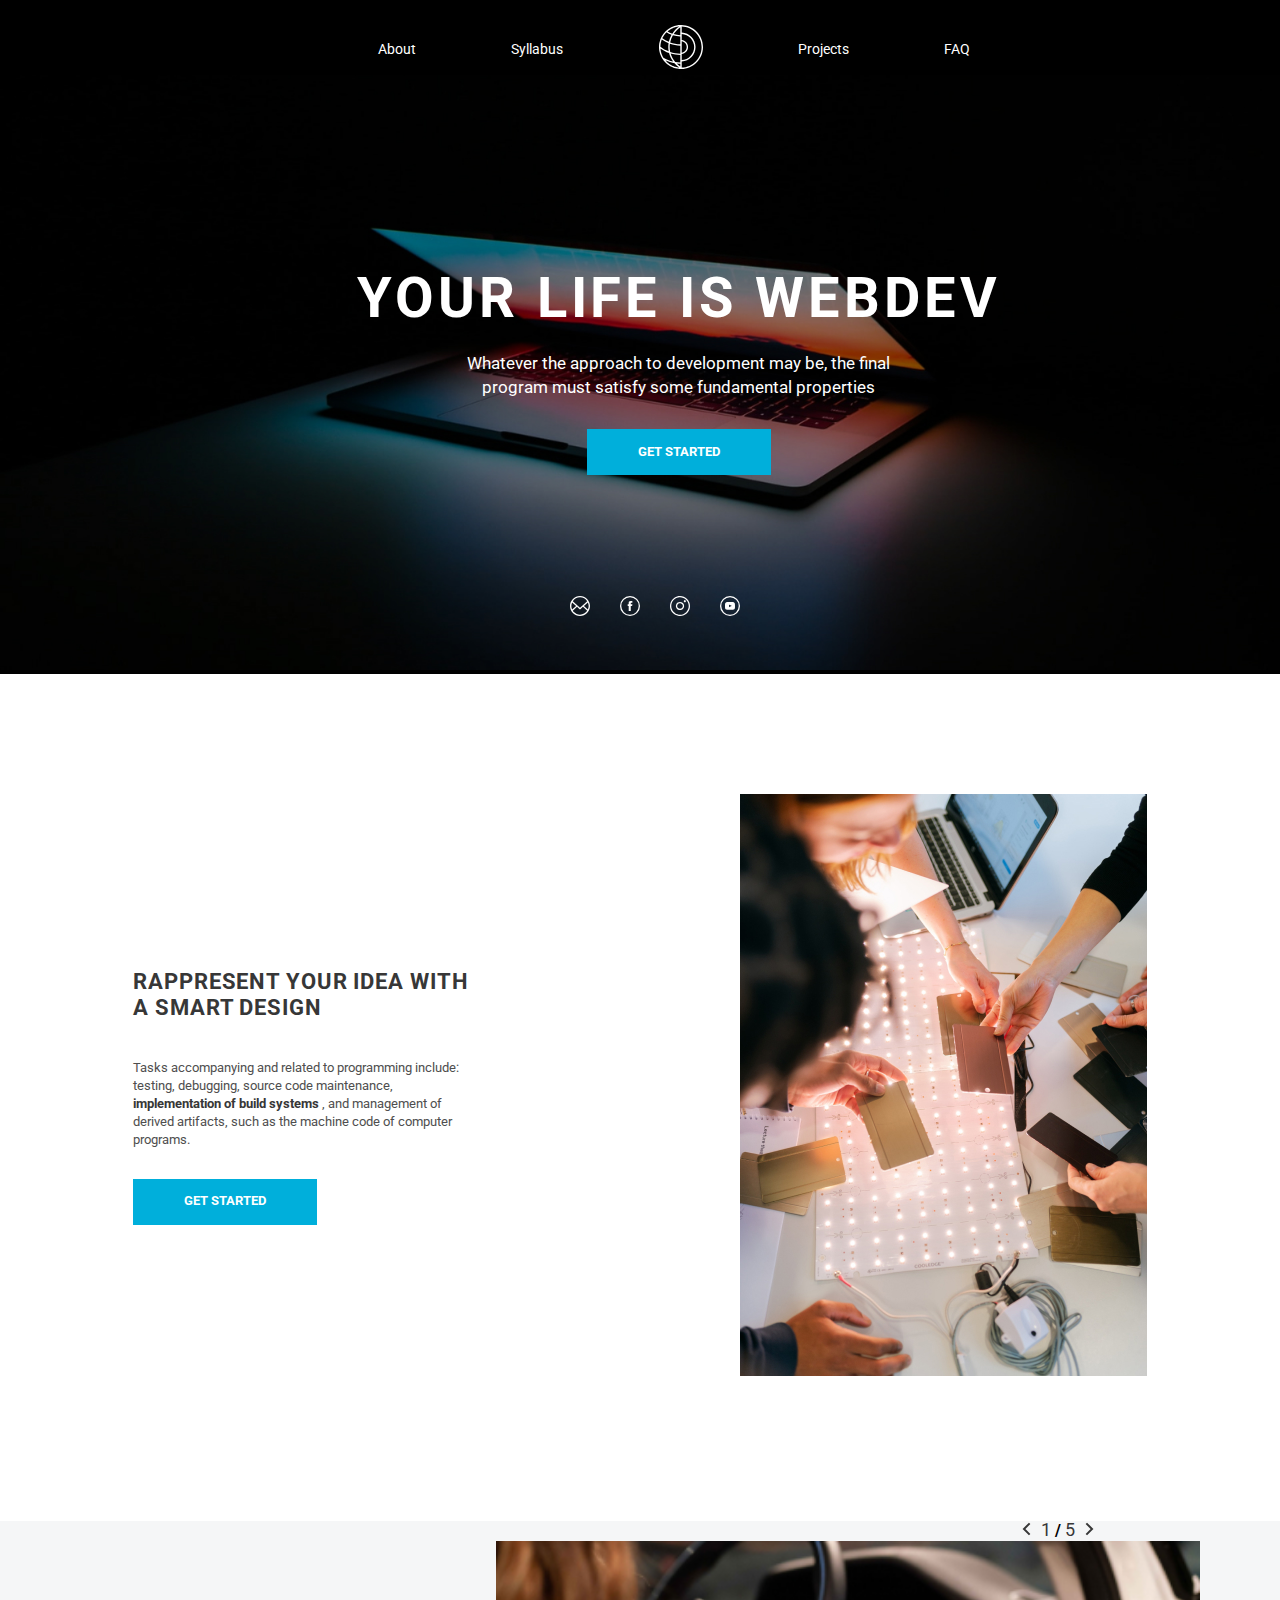
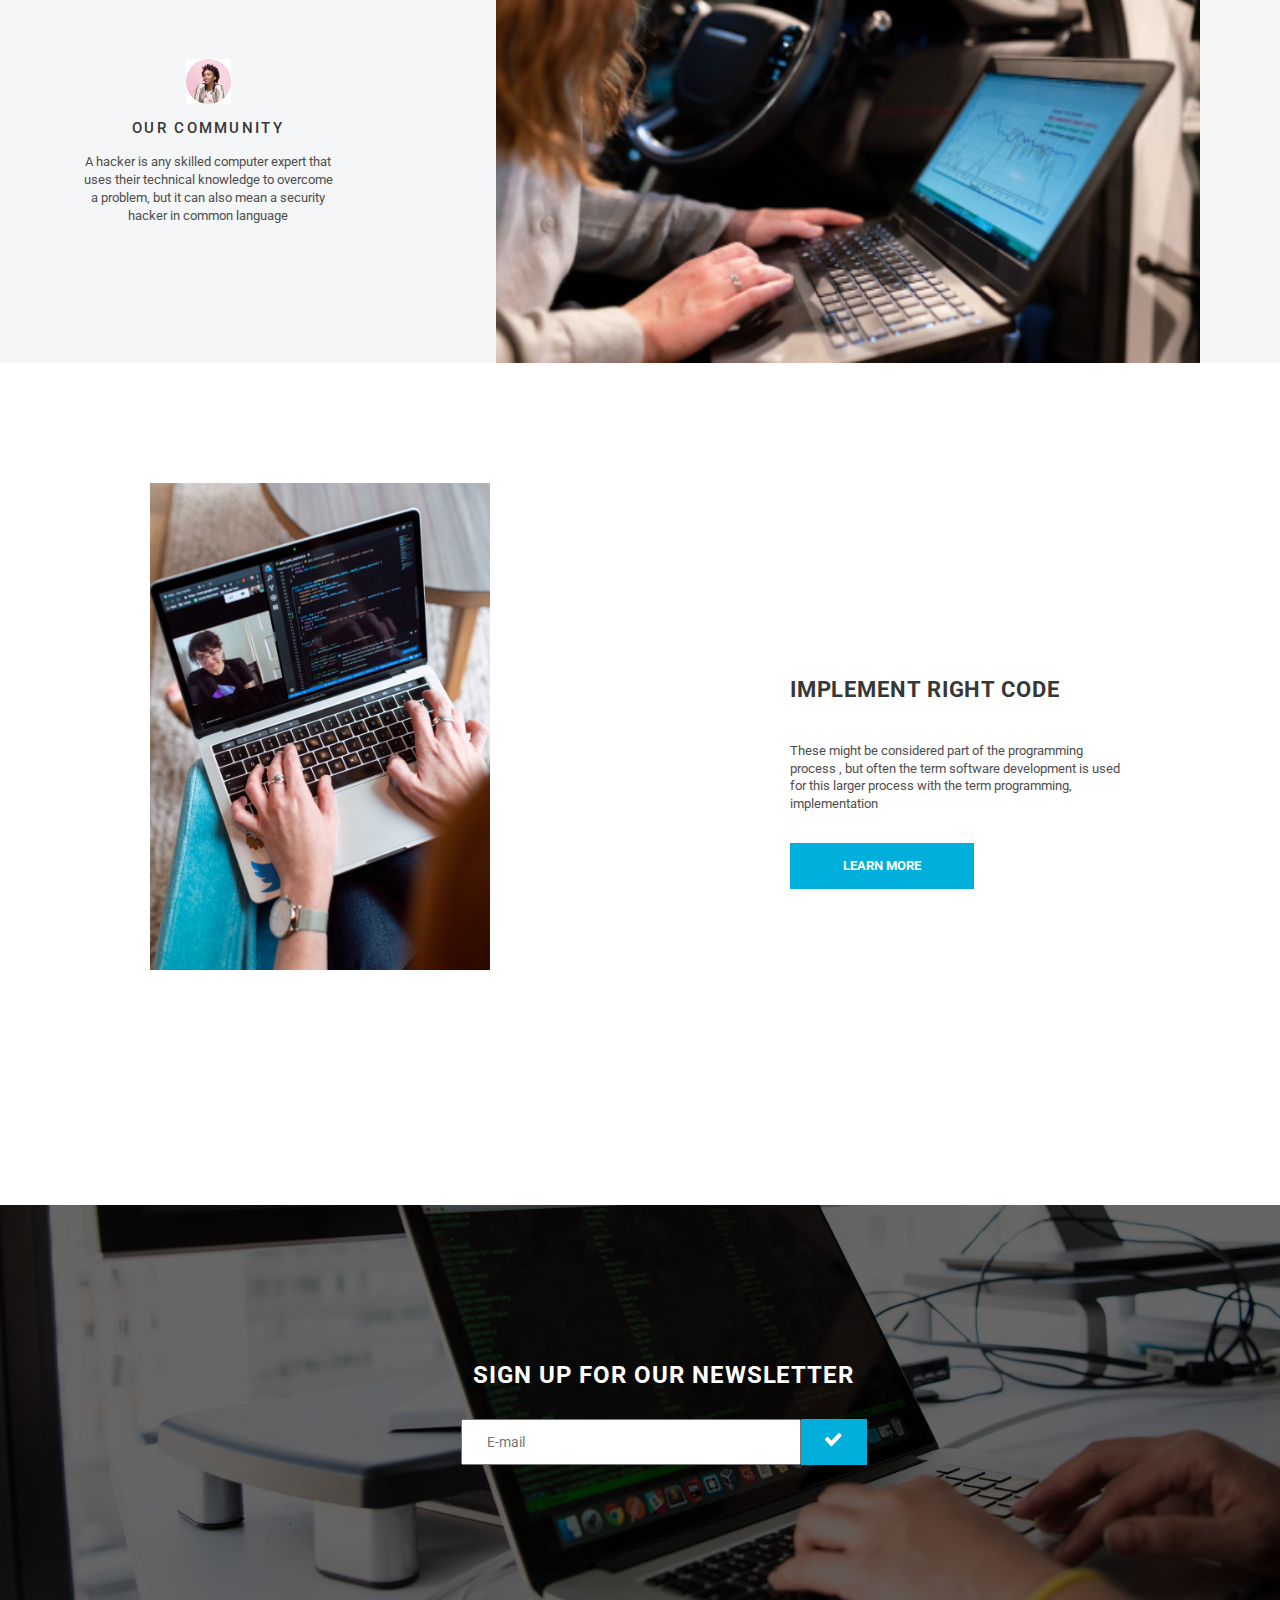
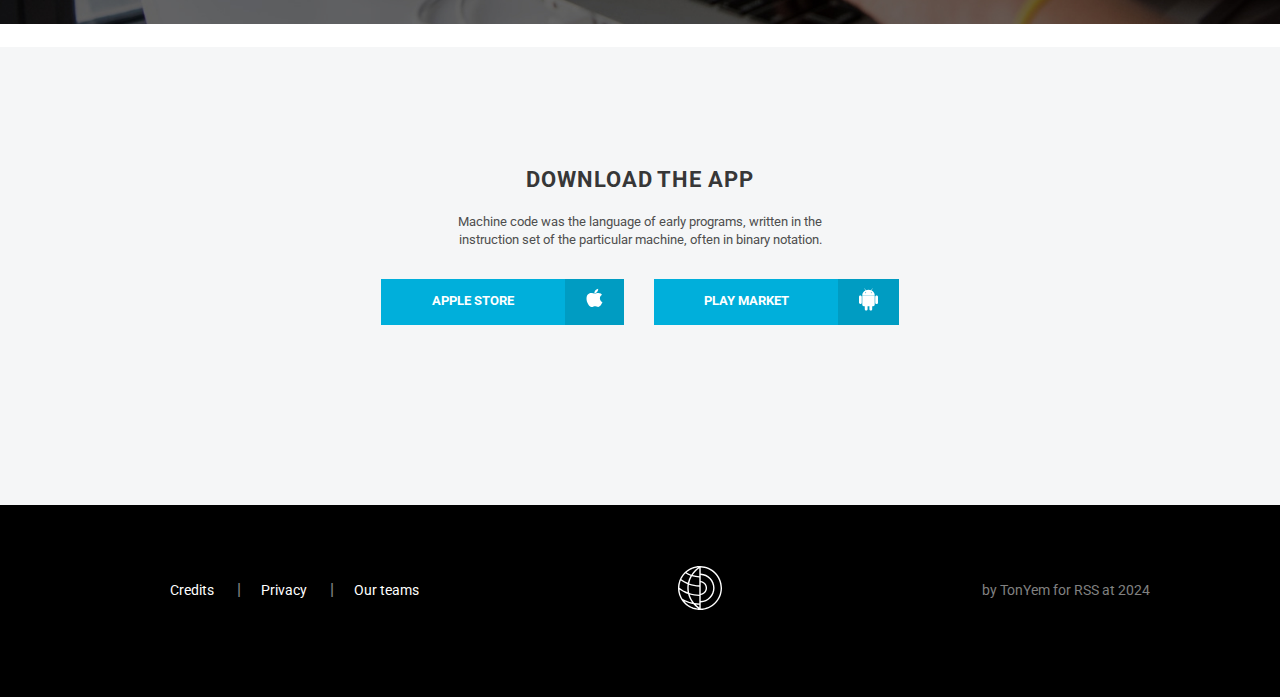
==== commit b94a38a8: "feat:add adaptive fonts and improve burger menu" ====
--- a/webDev/index.html
+++ b/webDev/index.html
@@ -16,14 +16,14 @@
     <header class="header">
         <div class="header-wrap wrapper">
             <div class="header__links">
-                <nav class="header__nav">
+                <nav class="header__nav ">
                     <ul class="header-list">
-                        <li class="header__item">
+                        <li class="header__item hight-item">
                             <a href="#!" class="header__link underline">
                                 About
                             </a>
                         </li>
-                        <li class="header__item">
+                        <li class="header__item hight-item">
                             <a href="#!" class="header__link underline">
                                 Syllabus
                             </a>
@@ -38,12 +38,12 @@
                                 </svg>
                             </a>
                         </li>
-                        <li class="header__item">
+                        <li class="header__item hight-item">
                             <a href="#!" class="header__link underline">
                                 Projects
                             </a>
                         </li>
-                        <li class="header__item">
+                        <li class="header__item hight-item">
                             <a href="#!" class="header__link underline">
                                 FAQ
                             </a>
@@ -68,10 +68,10 @@
             <div class="socials-wrap wrapper">
                 <img src="./assets/img/bg-image.jpg" alt="laptop" class="social__img-background">
                 <div class="social__container-text">
-                    <h1 class="social__title">
+                    <h1 class="social__title text-h1">
                         your life is WebDev
                     </h1>
-                    <p class="social__text">
+                    <p class="social__text text-p">
                         Whatever the approach to development may be, the final program must satisfy some fundamental
                         properties
                     </p>
@@ -118,11 +118,11 @@
             <div class="rappresent-wrap wrapper">
                 <div class="rappresent-container">
                     <div class="rappresent__text-container">
-                        <h2 class="raprresent__title-h2">
+                        <h2 class="raprresent__title-h2 text-h2">
                             Rappresent your idea with
                             a smart Design
                         </h2>
-                        <p class="raprresent__text">
+                        <p class="raprresent__text text-p">
                             Tasks accompanying and related to programming include: testing, debugging, source code
                             maintenance, <span class="rappresent__span-text">implementation of build systems</span> ,
                             and management of derived artifacts, such as
@@ -143,10 +143,10 @@
                 <div class="community-container">
                     <div class="community__text-container">
                         <img src="./assets/img/userpic.jpg" alt="avatar" class="community-avatar">
-                        <h3 class="community__title-h3">
+                        <h3 class="community__title-h3 text-h3">
                             our community
                         </h3>
-                        <div class="community__text-p">
+                        <div class="community__text-p text-p">
                             A hacker is any skilled computer expert that uses their technical knowledge to overcome a
                             problem, but it can also mean a security hacker in common language
                         </div>
@@ -199,10 +199,10 @@
                             class="implement-code__img">
                     </div>
                     <div class="implement-code__text-container">
-                        <h2 class="implement-code__title-h2">
+                        <h2 class="implement-code__title-h2 text-h2">
                             Implement right Code
                         </h2>
-                        <p class="implement-code__text">
+                        <p class="implement-code__text text-p">
                             These might be considered part of the <span class="implement-code__span-text">programming
                                 process</span>
                             , but often the term software
@@ -245,10 +245,10 @@
         <section class="download">
             <div class="download-wrap wrapper">
                 <div class="download__container">
-                    <h2 class="download__title-h2">
+                    <h2 class="download__title-h2 text-h2">
                         Download the App
                     </h2>
-                    <p class="download__text-p">
+                    <p class="download__text-p text-p">
                         Machine code was the language of early programs, written in the instruction set of the
                         particular machine, often in binary notation.
                     </p>
--- a/webDev/assets/scss/style.css
+++ b/webDev/assets/scss/style.css
@@ -343,11 +343,11 @@
 }
 
 .btn {
-  padding: 15px 47px;
+  padding: 15px 1%;
   width: 184px;
   height: 46px;
   font-weight: 700;
-  font-size: 1.4rem;
+  font-size: calc(0.8rem + 0.375vw);
   text-transform: uppercase;
   text-align: center;
   background: #00afdb;
@@ -370,6 +370,7 @@
   width: 18px;
   height: 2px;
   background-color: #fff;
+  transition: all linear 0.2s;
 }
 
 .burger-wrap {
@@ -380,36 +381,65 @@
   border-radius: 100px;
   padding: 12px;
   width: 44px;
+  margin-left: auto;
 }
 
 .burger-appear__parent-block {
   display: flex !important;
   justify-content: space-between;
   align-items: center;
+  margin-right: 20px;
 }
 
 .burger {
   display: none;
+  position: relative;
 }
 
 .relative {
   position: relative;
-  padding: 20px;
-}
-
-.active:first-child {
+  padding: 20px 20.8px;
+}
+
+.active {
   position: absolute;
-  top: 45%;
-  left: 31%;
-  transition: all linear 0.2s;
-  transform: translateY(50%) rotate(45deg);
-}
-.active:last-child {
-  position: absolute;
-  top: 48%;
   left: 30%;
   transition: all linear 0.2s;
+  z-index: 1;
+}
+.active:first-child {
+  top: 45%;
+  transform: translateY(50%) rotate(45deg);
+}
+.active:last-child {
+  top: 50%;
   transform: translateY(-50%) rotate(-45deg);
+}
+
+.active-screen-menu {
+  background-color: rgb(34, 37, 49);
+  height: 100vh;
+  width: 100%;
+  width: 100%;
+  position: fixed;
+  top: 0;
+  right: 0px;
+  display: flex;
+  flex-direction: column;
+  align-items: start;
+  justify-content: start;
+  text-align: center;
+  font-size: 3rem;
+  transition: 0.3s ease;
+  z-index: 2;
+}
+
+.no_scroll {
+  overflow: hidden;
+}
+
+.hightNavMenu {
+  display: none;
 }
 
 .header {
@@ -454,22 +484,12 @@
   top: 32%;
   left: 21%;
 }
-.main .socials .socials-wrap .social__container-text .social__title {
-  font-weight: 700;
-  font-size: 64px;
-  letter-spacing: 0.07em;
-  text-transform: uppercase;
-  text-align: center;
-  color: #fff;
-}
 .main .socials .socials-wrap .social__container-text .social__text {
-  font-weight: 400;
-  font-size: 18px;
-  line-height: 140%;
+  font-size: 1.8rem;
+  font-size: calc(1.4rem + 0.25vw);
   margin: 20px auto 30px;
   color: #fff;
   width: 60%;
-  text-align: center;
 }
 .main .socials .socials-wrap .social__container-text .social__btn {
   display: block;
@@ -513,18 +533,8 @@
   flex-direction: column;
   justify-content: center;
 }
-.raprresent .rappresent-wrap .rappresent-container .rappresent__text-container .raprresent__title-h2 {
-  font-weight: 700;
-  font-size: 2.4rem;
-  letter-spacing: 0.04em;
-  text-transform: uppercase;
-  color: #373737;
-}
 .raprresent .rappresent-wrap .rappresent-container .rappresent__text-container .raprresent__text {
-  font-weight: 400;
-  font-size: 14px;
-  line-height: 140%;
-  color: #4e4e4e;
+  text-align: left;
   margin: 20px 0 30px;
 }
 .raprresent .rappresent-wrap .rappresent-container .rappresent__text-container .raprresent__text .rappresent__span-text {
@@ -554,22 +564,6 @@
 .community .community-wrap .community-container .community__text-container .community-avatar {
   display: block;
   margin: 0 auto;
-}
-.community .community-wrap .community-container .community__text-container .community__title-h3 {
-  font-weight: 500;
-  font-size: 1.6rem;
-  line-height: 125%;
-  letter-spacing: 0.15em;
-  text-transform: uppercase;
-  text-align: center;
-  color: #373737;
-}
-.community .community-wrap .community-container .community__text-container .community__text-p {
-  font-weight: 400;
-  font-size: 1.4rem;
-  line-height: 140%;
-  text-align: center;
-  color: #4e4e4e;
 }
 .community .community-wrap .community-container .community__slider {
   width: 55%;
@@ -632,18 +626,8 @@
   flex-direction: column;
   justify-content: center;
 }
-.implement-code .implement-code-wrap .implement-code-container .implement-code__text-container .implement-code__title-h2 {
-  font-weight: 700;
-  font-size: 2.4rem;
-  letter-spacing: 0.04em;
-  text-transform: uppercase;
-  color: #373737;
-}
 .implement-code .implement-code-wrap .implement-code-container .implement-code__text-container .implement-code__text {
-  font-weight: 400;
-  font-size: 14px;
-  line-height: 140%;
-  color: #4e4e4e;
+  text-align: left;
   margin: 20px 0 30px;
 }
 .implement-code .implement-code-wrap .implement-code-container .implement-code__text-container .implement-code__text .implement-code-text {
@@ -684,7 +668,7 @@
 .newsletter .newsletter-wrap .newsletter__container .newsletter__picture .newsletter__form .form__box #email {
   padding-left: 24px;
   font-weight: 400;
-  font-size: 14px;
+  font-size: 1.4rem;
   line-height: 140%;
   color: #373737;
 }
@@ -698,20 +682,10 @@
   background: #f5f6f7;
 }
 .download .download-wrap .download__container .download__title-h2 {
-  font-weight: 700;
-  font-size: 2.4rem;
-  letter-spacing: 0.04em;
-  text-transform: uppercase;
   text-align: center;
-  color: #373737;
   padding-top: 120px;
 }
 .download .download-wrap .download__container .download__text-p {
-  font-weight: 400;
-  font-size: 14px;
-  line-height: 140%;
-  text-align: center;
-  color: #4e4e4e;
   margin: 20px 0 30px;
   padding: 0 34%;
 }
@@ -812,6 +786,41 @@
   padding: 0;
 }
 
+.text-h1 {
+  font-weight: 700;
+  font-size: calc(2.4rem + 2.5vw);
+  letter-spacing: 0.07em;
+  text-transform: uppercase;
+  text-align: center;
+  color: #fff;
+}
+
+.text-h2 {
+  font-weight: 700;
+  font-size: calc(1.6rem + 0.5vw);
+  letter-spacing: 0.04em;
+  text-transform: uppercase;
+  color: #373737;
+}
+
+.text-h3 {
+  font-weight: 500;
+  font-size: calc(1.2rem + 0.25vw);
+  line-height: 125%;
+  letter-spacing: 0.15em;
+  text-transform: uppercase;
+  text-align: center;
+  color: #373737;
+}
+
+.text-p {
+  font-weight: 400;
+  font-size: calc(0.8rem + 0.375vw);
+  line-height: 140%;
+  text-align: center;
+  color: #4e4e4e;
+}
+
 li {
   text-decoration: none;
   list-style-type: none;
